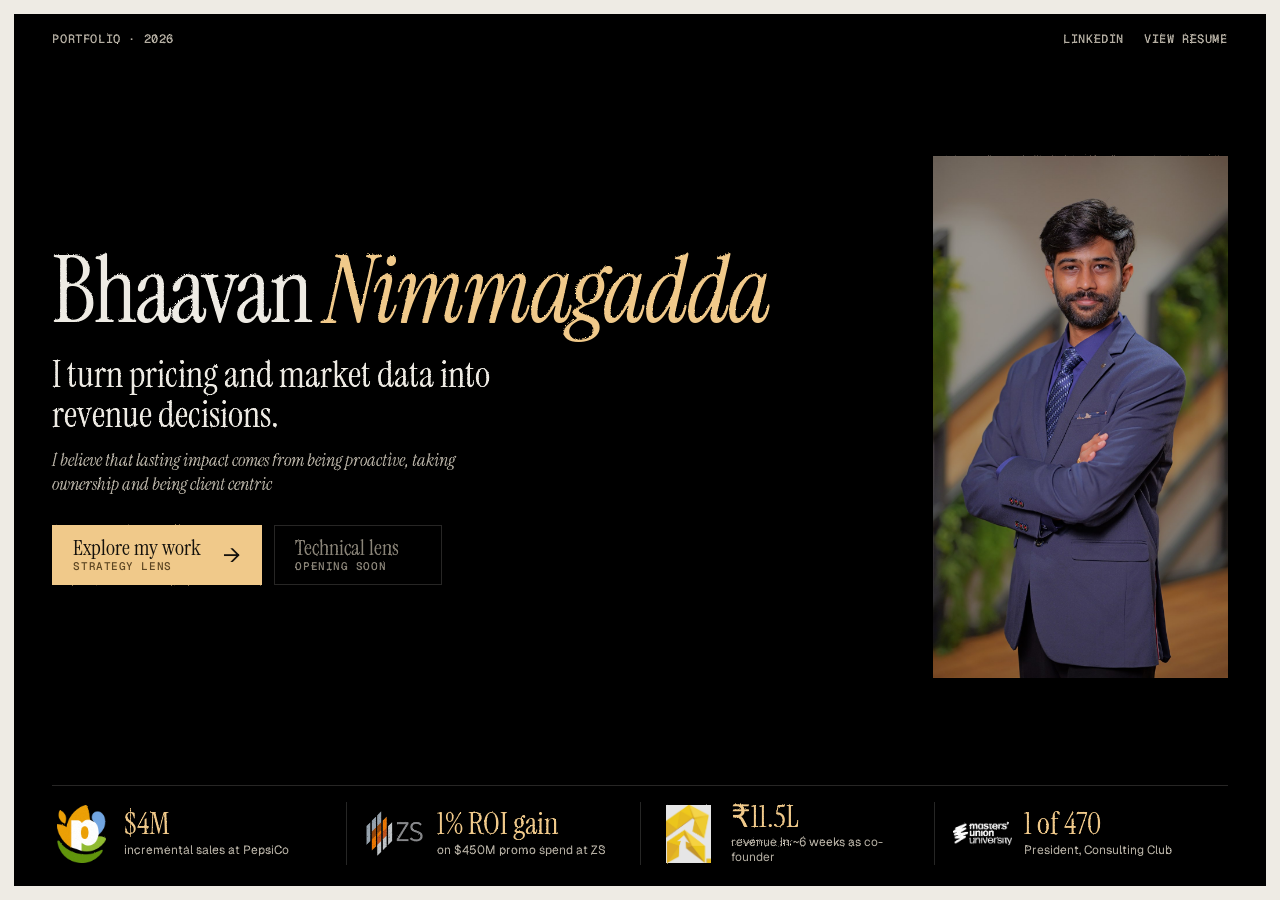
==== index.html @ 4f93f2fe "Rewrite and reposition PepsiCo map annotations Co-Authored-By: Claude Opus 5.5 <noreply@anthropic.co" ====
<!doctype html>
<html lang="en">
<head>
<meta charset="utf-8">
<meta name="viewport" content="width=device-width, initial-scale=1">
<title>Bhaavan Nimmagadda · Portfolio</title>
<meta name="description" content="Bhaavan Nimmagadda: strategy and analytics across ZS Associates, PepsiCo and a co-founded D2C brand.">
<script>document.documentElement.classList.add('js')</script>
<link rel="preconnect" href="https://fonts.googleapis.com">
<link rel="preconnect" href="https://fonts.gstatic.com" crossorigin>
<link href="https://fonts.googleapis.com/css2?family=Geist:wght@400;500&family=Geist+Mono:wght@500&family=Instrument+Serif:ital@0;1&display=swap" rel="stylesheet">
<link rel="stylesheet" href="styles.css">
</head>
<body>
<div id="stage"></div>
<canvas id="sand" aria-hidden="true"></canvas>
<div id="labels" aria-hidden="true"></div>

<section id="landing" aria-label="Choose a lens">
  <div class="l-top mono">
    <span>Portfolio · 2026</span>
    <span class="l-links">
      <a href="https://www.linkedin.com/in/bhaavan-nimmagadda/" target="_blank" rel="noopener">LinkedIn</a>
      <a href="assets/Resume_Bhaavan_Nimmagadda.pdf" target="_blank" rel="noopener">View resume</a>
    </span>
  </div>
  <div class="l-main">
    <div class="l-copy">
      <h1>Bhaavan <em>Nimmagadda</em></h1>
      <p class="l-lead">I turn pricing and market data into revenue decisions.</p>
      <p class="l-tag">I believe that lasting impact comes from being proactive, taking ownership and being client centric</p>
      <div class="lenses">
        <button class="lens" id="enter" type="button"><b>Explore my work</b><small>Strategy lens</small><span class="go" aria-hidden="true">→</span></button>
        <button class="lens" type="button" disabled><b>Technical lens</b><small>Opening soon</small></button>
      </div>
    </div>
    <figure class="l-photo"><img src="assets/me/headshot.jpg" alt="Portrait of Bhaavan Nimmagadda in a navy suit" width="1200" height="1800"></figure>
  </div>
  <ul class="proof" aria-label="Selected results">
    <li><img src="assets/logos/original/pepsico.png" alt="PepsiCo"><div><b>$4M</b><span>incremental sales at PepsiCo</span></div></li>
    <li><img src="assets/logos/original/zs.png" alt="ZS Associates"><div><b>1% ROI gain</b><span>on $450M promo spend at ZS</span></div></li>
    <li><img src="assets/logos/worked-with/recovery-company.png" alt="The Recovery Company"><div><b>₹11.5L</b><span>revenue in ~6 weeks as co-founder</span></div></li>
    <li><img src="assets/logos/original/mu.png" alt="Masters' Union"><div><b>1 of 470</b><span>President, Consulting Club</span></div></li>
  </ul>
</section>

<main id="story" aria-label="Strategy lens">
  <div class="bar mono">
    <button id="home" type="button">← Change lens</button>
    <a href="assets/Resume_Bhaavan_Nimmagadda.pdf" target="_blank" rel="noopener">View resume</a>
  </div>
  <nav id="rail" aria-label="Chapters"></nav>
  <div class="pager mono">
    <button id="prev" type="button" aria-label="Previous page">↑</button>
    <button id="next" type="button" aria-label="Next page">↓</button>
    <span id="count" aria-live="polite"></span>
  </div>

  <section class="page page-tower" data-form="tower" data-title="The build">
    <div class="tower-head">
      <p class="kick mono">Strategy lens <span>The build</span></p>
      <h2 class="sr">A career built like a skyscraper, on a strong foundation</h2>
    </div>
    <div class="tower">
      <div class="note note-l note-foot" data-at="2.4" style="--y:1.4;--hw:1.6"><div class="note-t"><img src="assets/logos/nit.png" alt="NIT Rourkela"><span><b>NIT Rourkela</b><small>B. Planning &amp; Architecture · 2015 – 2020</small></span></div><i></i></div>
      <div class="note note-r note-foot" data-at="10" style="--y:2.55;--hw:1.9"><i></i><div class="note-t"><img class="wide" src="assets/logos/mu.png" alt="Masters’ Union"><span><b>Masters’ Union</b><small>PGP, Technology &amp; Business Management · 2026 – now</small></span></div></div>
      <div class="note note-l" data-at="5.2" style="--y:3.688;--hw:.76"><div class="note-t"><img class="zs" src="assets/logos/zs.png" alt="ZS Associates"><span><b>ZS Associates</b><small>Nov 2020 – May 2024</small></span></div><i></i></div>
      <div class="note note-l note-lift" data-at="7.3" style="--y:4.1;--hw:.58"><div class="note-t"><img src="assets/logos/pepsico.png" alt="PepsiCo"><span><b>PepsiCo</b><small>Jun 2024 – May 2026</small></span></div><i></i></div>
      <div class="note note-r" data-at="8.4" style="--y:4.238;--hw:.6"><i></i><div class="note-t"><img class="wide" src="assets/logos/mu.png" alt="Masters’ Union"><span><b>Masters’ Union</b><small>2026 – now</small></span></div></div>
    </div>
  </section>

  <section class="page page-timeline" data-form="timeline" data-title="The journey">
    <div class="tl-track"><div class="tl-stage">
      <h2 class="sr">Career timeline</h2>
      <svg class="tl-fallback" viewBox="0 0 1 1" preserveAspectRatio="none" aria-hidden="true"><line vector-effect="non-scaling-stroke"/></svg>
      <ol class="stops">
        <li class="stop stop-nit"><i class="stop-dot"></i><div class="stop-body"><img src="assets/logos/original/nit.png" alt="NIT Rourkela"><h3>B.Architecture</h3><p class="mono">2015 – 2020</p><ul><li><b>President</b>, Student Activity Center (1 of 900). Organized Innovision-2016 with a footfall of 1,300</li></ul></div></li>
        <li class="stop stop-zs"><i class="stop-dot"></i><div class="stop-body"><img src="assets/logos/original/zs.png" alt="ZS Associates"><h3>Associate Consultant</h3><p class="mono">Nov’20 – May’24</p><ul><li><b>Selected to represent the India team</b> in Chicago at client’s office (1 of 35+ associate consultants)</li></ul></div></li>
        <li class="stop stop-pepsico"><i class="stop-dot"></i><div class="stop-body"><img src="assets/logos/original/pepsico.png" alt="PepsiCo"><h3>Associate Manager</h3><p class="mono">Jun’24 – May’26</p><ul><li><b>“Acting as Owner” Smiles Award</b> for excellent stakeholder engagement and project initiatives</li></ul></div></li>
        <li class="stop stop-mu"><i class="stop-dot"></i><div class="stop-body"><img src="assets/logos/original/mu.png" alt="Masters’ Union University"><h3>PGP TBM</h3><p class="mono">Jun’26 – May’27</p><ul><li><b>Start-Up Weekend</b> winner</li><li><b>President</b>, Consulting Club (1 of 470)</li><li><b>Drop-Shipping Challenge</b> winner, held across the cohort to ideate, launch and scale a D2C business</li></ul></div></li>
      </ol>
    </div></div>
  </section>

  <section class="page page-usa" data-form="usa0" data-title="PepsiCo pricing">
    <div class="usa-track"><div class="usa-stage" data-step="0">
      <h2 class="sr">How I priced PepsiCo beverages against competitors across the United States</h2>
      <div class="usa-intro" aria-hidden="true"><p><b><i class="beat b1">Associate Manager</i><i class="beat b2">, Revenue Growth Management</i><i class="beat b3">, <span class="co">PepsiCo</span></i></b><span class="mono beat b4">June 2024 to May 2026</span></p></div>
      <p class="usa-role"><b>Associate Manager, Revenue Growth Management, <span class="co">PepsiCo</span></b><span class="mono">June 2024 to May 2026</span></p>
      <div class="usa-map"><svg role="img" aria-label="Map of the United States with beverage brand logos in each city" preserveAspectRatio="xMidYMid meet"></svg><p class="usa-ann usa-ann-2"><span>The fight is not at a city level or a state level, but at account(store) level.</span> <span>Every product fights for the purchase from consumer.</span></p><p class="usa-ann usa-ann-3">We consider only relevant products in an account as our competition.</p><span class="usa-note mono">Illustrative map</span></div>
      <div class="usa-key" aria-hidden="true"><img src="assets/logos/original/pepsico.png" alt=""><img src="assets/logos/original/coca-cola.png" alt=""><img src="assets/logos/original/dr-pepper.png" alt=""><img src="assets/logos/original/celsius.png" alt=""><img src="assets/logos/original/private-label.png" alt=""></div>
      <div class="usa-copy"><p>Pepsi is at constant war with its competitors in the North America soft drink market. I helped them defend their share and increase sales by $4 million by picking up the right competitor and optimizing our promo tactics in each account.</p><p>Competition Selection: An accurate set of competitor(s) will give us dependable insights about which variable is impacting our sales the most (competitors? or other factors?). So, instead of competing with every product in a given account, I updated the competition pool by prioritizing the closest possible competitor(s).</p><p>By indexing their prices, portion size, volume sales and other important attributes, only 1 to 3 top competitors in each account are selected for each PepsiCo beverage.</p><p>I created a relative competitive price elasticity variable to pinpoint the effect of price changes of own and competitor products on the sales of our products. This helps us price PepsiCo beverages, minimize the impact of competitor price changes on our sales and achieve the set objectives.</p><p>Then, leveraging the historical weekly and promo-tactic wise sales data, we map which promo-tactic to deploy for each beverage in each week. Coupling this promo optimization calendar with price elasticity insights, we price and promote our products and minimize cannibalization of our products.</p></div>
    </div></div>
  </section>

  <section class="page" data-form="heaps" data-title="The short version">
    <div class="panel">
      <p class="kick mono r">Strategy lens <span>The short version</span></p>
      <h2 class="r">Six years, three firms. <em>I built one of them myself.</em></h2>
      <p class="lede r">Consulting at ZS, commercial strategy at PepsiCo, then a D2C brand from zero. I bring structure to ambiguous problems and tie the work to a number that moved.</p>
      <div class="nums r">
        <div><b>$4M</b><span>incremental sales, PepsiCo</span></div>
        <div><b>₹2.23M</b><span>sales year to date, RecoveryCo</span></div>
        <div><b>$450M</b><span>promo spend, ROI lifted 1%, ZS</span></div>
        <div><b>2,000+</b><span>annual hours automated, ZS</span></div>
      </div>
    </div>
  </section>

  <section class="page" data-form="shift" data-title="ZS Associates">
    <div class="panel">
      <p class="kick mono r">Nov ’20 – May ’24 <span>Cost</span></p>
      <h2 class="r">At ZS, I moved <em>13%</em> of a $450M promo budget to where it paid back.</h2>
      <p class="lede r">Associate Consultant, Decision Analytics, Pune. I also took manual reporting off six teams.</p>
      <div class="nums r">
        <div><b>+1%</b><span>promo ROI on $450M spend</span></div>
        <div><b>$135K</b><span>saved a year by one dashboard</span></div>
        <div><b>2,000+</b><span>annual hours automated</span></div>
        <div><b>−2%</b><span>patient drop-off from the drug</span></div>
      </div>
      <button class="cue r" type="button" data-case="case-zs">Open the case →</button>
    </div>
  </section>

  <section class="page" data-form="surface" data-title="PepsiCo">
    <div class="panel">
      <p class="kick mono r">Jun ’24 – May ’26 <span>Growth</span></p>
      <h2 class="r">At PepsiCo, pricing across <em>180 SKUs</em> added $4M in sales.</h2>
      <p class="lede r">Associate Manager, Revenue Growth Management, Hyderabad. I used regression to show which prices and promotion weeks paid back in the US.</p>
      <div class="nums r">
        <div><b>$4M</b><span>incremental sales</span></div>
        <div><b>+36%</b><span>benchmarking accuracy</span></div>
        <div><b>+20%</b><span>sales-attribution accuracy</span></div>
        <div><b>+5%</b><span>promo ROI</span></div>
      </div>
      <button class="cue r" type="button" data-case="case-pepsico">Open the case →</button>
    </div>
  </section>

  <section class="page" data-form="rto" data-title="The Recovery Company">
    <div class="panel">
      <p class="kick mono r">Jul ’26 – Present <span>Market entry</span></p>
      <h2 class="r">Then I built one: <em>The Recovery Company.</em></h2>
      <p class="lede r">A D2C recovery and wellness brand on Shopify. I co-founded it and manage the P&amp;L end to end. Returns fell to 20%, against a ~30% industry average.</p>
      <div class="nums r">
        <div><b>₹2.23M</b><span>sales year to date, 1,496 orders</span></div>
        <div><b>₹11.5L</b><span>in the first ~6 weeks</span></div>
        <div><b>8x</b><span>lifetime ROAS, against a 5x average</span></div>
        <div><b>~25%</b><span>lost checkout revenue recovered</span></div>
      </div>
      <div class="acts r">
        <button class="cue" type="button" data-case="case-recovery">Open the case →</button>
        <a class="cue" href="https://recoverycompany.in" target="_blank" rel="noopener">Visit the store ↗</a>
      </div>
    </div>
  </section>

  <section class="page" data-form="hub" data-title="Shiprocket study">
    <div class="panel">
      <p class="kick mono r">Independent research <span>Strategy</span></p>
      <h2 class="r">A five-year strategy for an <em>e-commerce operating system.</em></h2>
      <p class="lede r">A five-step study of Shiprocket: value chain, competitive landscape, market economics, the AI-assistant race, and a plan for 2026–30.</p>
      <div class="nums r">
        <div><b>5</b><span>research steps</span></div>
        <div><b>2026–30</b><span>strategy outlook</span></div>
      </div>
      <button class="cue r" type="button" data-case="case-shiprocket">Read the deck →</button>
    </div>
  </section>

  <section class="page" data-form="decks" data-title="AI-built systems">
    <div class="panel">
      <p class="kick mono r">Alongside the MBA <span>Operations</span></p>
      <h2 class="r">Four working systems that <em>replace manual work.</em></h2>
      <p class="lede r">One agent writes a finished PowerPoint for each of 40 geographies. The others run a 3D retail prototype, a store’s order operations and a job search.</p>
      <div class="nums r">
        <div><b>4</b><span>AI-assisted systems shipped</span></div>
        <div><b>40</b><span>geographies, one deck each</span></div>
      </div>
      <button class="cue r" type="button" data-case="case-systems">See the systems →</button>
    </div>
  </section>

  <section class="page" data-form="one" data-title="Leadership">
    <div class="panel">
      <p class="kick mono r">Rooms I’ve helped run <span>Leadership</span></p>
      <h2 class="r">Elected President of the Consulting Club, <em>1 of 470.</em></h2>
      <p class="lede r">Picked to lead before that too, from the kabaddi mat to a ZS client site.</p>
      <ul class="list r">
        <li><span class="y">25%</span><span><b>Manoj Kohli merit scholarship</b>, 5% of the batch</span></li>
        <li><span class="y">Winner</span><span><b>Drop-Shipping Challenge</b>, Masters’ Union cohort</span></li>
        <li><span class="y">3x</span><span><b>National champion, Inter-NIT Kabaddi</b>; captain 2018–19</span></li>
        <li><span class="y">1 of 900</span><span><b>President, Student Activity Center</b>; Innovision-2016, footfall of 1,300</span></li>
        <li><span class="y">1 of 35+</span><span><b>Represented ZS India</b> at a client site in Chicago, 2024</span></li>
        <li><span class="y">2026</span><span><b>“Acting as Owner”</b> Smiles Award, PepsiCo</span></li>
      </ul>
    </div>
  </section>

  <section class="page" data-form="strata" data-title="Foundations">
    <div class="panel">
      <p class="kick mono r">Education <span>Foundations</span></p>
      <h2 class="r">Trained as an architect. <em>Now building businesses.</em></h2>
      <ul class="list r">
        <li><span class="y">2026 – now</span><span><b>PGP, Technology &amp; Business Management</b>, Masters’ Union, Gurugram</span></li>
        <li><span class="y">2015 – 20</span><span><b>B. Planning &amp; Architecture</b>, NIT Rourkela, 7.21/10. IIT-JEE AIR 2662</span></li>
        <li><span class="y">2013 – 15</span><span><b>Triveni Public School, Gudivada</b>. XII: 95.3%, X: 93%, Head Boy, 99th percentile in India, International Maths Olympiad</span></li>
        <li><span class="y">2020</span><span><b>BCG</b> Strategy Consulting Virtual Experience; <b>Yale</b> New Market Initiatives</span></li>
      </ul>
      <div class="chips r"><span>Pricing strategy</span><span>Revenue growth</span><span>Competitive intelligence</span><span>SQL</span><span>Python</span><span>Power BI</span><span>Tableau</span><span>Excel</span><span>VBA</span></div>
    </div>
  </section>

  <section class="page" data-form="crest" data-title="Next steps">
    <div class="panel">
      <p class="kick mono r">Next steps</p>
      <h2 class="r">Let’s talk about your next <em>strategy problem.</em></h2>
      <p class="lede r">Open to conversations on commercial strategy, collaborations on RecoveryCo, or comparing notes on AI-assisted systems. Email is the fastest way to reach me.</p>
      <div class="contact r">
        <a href="mailto:bhaavan.nimmagadda2027@mastersunion.org"><span>Email</span><b>bhaavan.nimmagadda2027@mastersunion.org</b></a>
        <a href="https://www.linkedin.com/in/bhaavan-nimmagadda/" target="_blank" rel="noopener"><span>LinkedIn</span><b>linkedin.com/in/bhaavan-nimmagadda</b></a>
        <a href="tel:+917381110837"><span>Phone</span><b>+91 73811 10837</b></a>
        <a href="assets/Resume_Bhaavan_Nimmagadda.pdf" target="_blank" rel="noopener"><span>Resume</span><b>View resume ↗</b></a>
      </div>
    </div>
  </section>
</main>

<aside id="drawer" aria-label="Case detail">
  <button id="drawer-scrim" type="button" tabindex="-1" aria-label="Close case"></button>
  <div class="drawer-sheet" role="dialog" aria-modal="true" aria-label="Case detail">
    <div class="drawer-head"><button id="drawer-close" type="button">Close ×</button></div>
    <div class="drawer-body">

      <article class="case" id="case-zs" hidden>
        <p class="mono">ZS Associates · Decision Analytics · Nov ’20 – May ’24</p>
        <h3>Moved 13% of a $450M promotional budget and cut manual reporting across six teams</h3>
        <p class="q">Where is promotional money under-performing, and how much analyst time goes into reports that should not be built by hand?</p>
        <h4>Approach</h4>
        <ol>
          <li>Ranked promotional spend by return and moved 13% from low-return to high-return channels.</li>
          <li>Restructured Salesforce user touchpoints across therapies to reduce patient drop-off.</li>
          <li>Replaced 9 manual reports with one central Power BI dashboard, and automated 60+ reports with Power BI and VBA.</li>
          <li>Led user acceptance testing for data encryption across 40+ datasets.</li>
          <li>Promoted to Associate Consultant for client satisfaction; led a team of 6 on marketing mix projects.</li>
        </ol>
        <h4>Impact</h4>
        <div class="facts">
          <div><b>+1%</b><span>promo ROI on $450M</span></div><div><b>$135K</b><span>saved annually</span></div><div><b>2,000+</b><span>annual hours saved</span></div>
          <div><b>−2%</b><span>patient drop-off</span></div><div><b>Error-free</b><span>encryption deployment</span></div><div><b>1 of 35+</b><span>sent to a Chicago client site</span></div>
        </div>
      </article>

      <article class="case" id="case-pepsico" hidden>
        <p class="mono">PepsiCo · Revenue Growth Management · Jun ’24 – May ’26</p>
        <h3>Regression-led pricing and promotion calls delivered $4M in incremental sales</h3>
        <p class="q">Which price points and promotion weeks actually pay back, and how do we read competitors correctly?</p>
        <h4>Approach</h4>
        <ol>
          <li>Delivered price elasticity analysis of 180 SKUs across the USA, owning stakeholder engagement end to end.</li>
          <li>Validated competitor threat to sharpen benchmarking for key account managers.</li>
          <li>Grouped own and competitor prices into one variable to improve sales attribution.</li>
          <li>Identified profitable promotion weeks from historical sales and promo patterns.</li>
          <li>Led AI initiatives: a Python + AI tool that runs regression models, and a restructured pricing insight process for 40 KAMs.</li>
        </ol>
        <h4>Impact</h4>
        <div class="facts">
          <div><b>$4M</b><span>incremental sales</span></div><div><b>+36%</b><span>benchmarking accuracy</span></div><div><b>+20%</b><span>sales-attribution accuracy</span></div>
          <div><b>+5%</b><span>promo ROI</span></div><div><b>160 hrs</b><span>saved a year</span></div><div><b>Monthly</b><span>strategy for 40 KAMs, was quarterly</span></div>
        </div>
      </article>

      <article class="case" id="case-recovery" hidden>
        <p class="mono">The Recovery Company · Co-Founder · Jul ’26 – Present</p>
        <h3>From zero to ₹2.23M in sales year to date</h3>
        <p class="q">Can a new recovery brand pick the right products, buy demand profitably and keep returns in check?</p>
        <h4>Approach</h4>
        <ol>
          <li>Screened 20+ products on 10 parameters and prioritised 2 hero SKUs, with landed costs at 28% of retail. Now live with 8 sourced SKUs.</li>
          <li>Built a Meta Ads engine on Facebook and Instagram: 10 creatives on ~₹6,000 daily spend, plus abandoned-cart retargeting.</li>
          <li>Cut return-to-origin with prepaid incentives and order-confirmation checks.</li>
          <li>Partnered with dark stores to cut delivery in major cities from 5 days to 48 hours.</li>
        </ol>
        <h4>Impact</h4>
        <div class="facts">
          <div><b>₹2.23M</b><span>sales year to date, 1,496 orders (Shopify, Oct 2026)</span></div><div><b>₹11.5L</b><span>across 1,000+ orders in the first ~6 weeks</span></div><div><b>8x</b><span>lifetime ROAS, 60% above the 5x average</span></div>
          <div><b>~25%</b><span>lost checkout revenue recovered at 15x ROAS</span></div><div><b>20%</b><span>RTO, down from 40%</span></div><div><b>+4%</b><span>orders in major cities</span></div>
        </div>
        <h4>Exhibits</h4>
        <div class="shots">
          <button type="button" data-lb="assets/projects/recoveryco/meta-ads.jpg" data-cap="Meta Ads campaign view, 21 Aug – 20 Sep 2026"><img src="assets/projects/recoveryco/meta-ads.jpg" alt="Meta Ads Manager campaign table for RecoveryCo" loading="lazy"></button>
          <button type="button" data-lb="assets/projects/recoveryco/shopify.jpg" data-cap="Shopify store dashboard, year to date"><img src="assets/projects/recoveryco/shopify.jpg" alt="Shopify admin dashboard for RecoveryCo" loading="lazy"></button>
        </div>
      </article>

      <article class="case" id="case-shiprocket" hidden>
        <p class="mono">Shiprocket · Independent strategic research</p>
        <h3>A five-step study ending in a five-year strategy</h3>
        <p class="q">Where does Shiprocket go next as AI assistants and adtech reshape what small online sellers buy?</p>
        <h4>The deck</h4>
        <div class="shots">
          <button type="button" data-lb="assets/projects/shiprocket/shot-1.jpg" data-cap="01 Strategy"><img src="assets/projects/shiprocket/shot-1.jpg" alt="Shiprocket research slide 01, Strategy" loading="lazy"></button>
          <button type="button" data-lb="assets/projects/shiprocket/shot-2.jpg" data-cap="02 Analysis"><img src="assets/projects/shiprocket/shot-2.jpg" alt="Shiprocket research slide 02, Analysis" loading="lazy"></button>
          <button type="button" data-lb="assets/projects/shiprocket/shot-3.jpg" data-cap="03 The future"><img src="assets/projects/shiprocket/shot-3.jpg" alt="Shiprocket research slide 03, The Future" loading="lazy"></button>
          <button type="button" data-lb="assets/projects/shiprocket/shot-4.jpg" data-cap="04 The move"><img src="assets/projects/shiprocket/shot-4.jpg" alt="Shiprocket research slide 04, The move" loading="lazy"></button>
          <button type="button" data-lb="assets/projects/shiprocket/shot-5.jpg" data-cap="05 Numbers"><img src="assets/projects/shiprocket/shot-5.jpg" alt="Shiprocket research slide 05, Numbers" loading="lazy"></button>
        </div>
        <p class="note">Independent research for case preparation. Not commissioned by or affiliated with Shiprocket.</p>
      </article>

      <article class="case" id="case-systems" hidden>
        <p class="mono">AI-assisted systems</p>
        <h3>Four systems, each replacing a manual job</h3>
        <div class="sys">
          <h5>Insight Generation Agent</h5>
          <p>A Windows desktop agent for PepsiCo RGM. It runs the insight step for 40 geographies in parallel, builds one formatted PowerPoint per geography, shares them, and streams live progress to a browser dashboard.</p>
          <span class="tools">xlwings · win32com · Flask + SSE</span>
        </div>
        <div class="sys">
          <h5>Virtual Retail Shopping Mall</h5>
          <p>A first-person 3D mall that puts a conglomerate’s business lines in one place. Mission mode uses a live dark-store feed for quick shopping. Browse mode lets friends push a cart through the aisles together.</p>
          <span class="tools">React · Three.js · Spatial ads · Loyalty coins</span>
        </div>
        <div class="sys">
          <h5>RecoveryCo growth and ops stack</h5>
          <p>Structured Meta Ads scaling, plus a Make.com scenario that polls Shopify every 30 minutes and logs 8 order fields to Sheets. Bolna voice AI is being evaluated for confirmation calls at 50+ orders a day.</p>
          <span class="tools">Make.com · Shopify API · Meta Ads API</span>
        </div>
        <div class="sys">
          <h5>Resume Agent</h5>
          <p>Reads a job-lead CSV, generates a tailored PDF resume per role, emails it, and re-sends failed sends from its logs.</p>
          <span class="tools">Python · Gmail SMTP</span>
        </div>
        <h4>Exhibits</h4>
        <div class="shots">
          <button type="button" data-lb="assets/projects/insight-agent/cover.jpg" data-cap="Insight Generation Agent, actual dashboard"><img src="assets/projects/insight-agent/cover.jpg" alt="RGM PPT Generation Agent dashboard" loading="lazy"></button>
          <button type="button" data-lb="assets/projects/virtual-mall/shot-3.jpg" data-cap="Virtual Mall, cart through the aisles"><img src="assets/projects/virtual-mall/shot-3.jpg" alt="Virtual Retail Shopping Mall, cart in a 3D aisle" loading="lazy"></button>
          <button type="button" data-lb="assets/projects/virtual-mall/shot-2.jpg" data-cap="Virtual Mall, live dark-store feed"><img src="assets/projects/virtual-mall/shot-2.jpg" alt="Virtual Retail Shopping Mall, live dark-store feed" loading="lazy"></button>
        </div>
      </article>

    </div>
  </div>
</aside>

<dialog id="viewer" aria-label="Enlarged image">
  <img id="viewer-img" alt="">
  <div class="v-foot"><span id="viewer-cap"></span><button id="viewer-close" type="button">Close</button></div>
</dialog>

<noscript><style>html,body{overflow:auto;height:auto}#landing,#story{position:static;opacity:1;visibility:visible;background:#000}#landing{background:var(--cream)}.page{position:static;opacity:1;visibility:visible}.r{opacity:1}#stage,#sand,#labels,.pager,#rail{display:none}</style></noscript>
<script src="sand.js"></script>
<script src="story.js"></script>
</body>
</html>
---- styles.css ----
:root{
  --cream:#EEEBE4; --cream-2:#E2DDD2; --ink:#14110C; --ink-2:#5B5447; --black:#000;
  --amber:#D98A33; --amber-deep:#A85F18; --gold:#F0C98A; --steel:#7FA6B8;
  --text:#EEEBE4; --text-2:#B5AFA3; --text-3:#8A8478; --line:rgba(238,235,228,.16);
  --frame:clamp(8px,1.1vw,16px);
  --serif:"Instrument Serif",Georgia,"Times New Roman",serif;
  --sans:"Geist",system-ui,-apple-system,"Segoe UI",sans-serif;
  --mono:"Geist Mono",ui-monospace,Consolas,monospace;
}
*{box-sizing:border-box}
html,body{margin:0;height:100%;background:var(--cream);color:var(--ink);font:400 16px/1.55 var(--sans);-webkit-font-smoothing:antialiased}
.js body{overflow:hidden}
img{display:block;max-width:100%}
a{color:inherit}
button{font:inherit;color:inherit;background:none;border:0;padding:0;cursor:pointer}
:focus-visible{outline:2px solid var(--amber);outline-offset:3px}
.mono{font:500 12px/1.3 var(--mono);letter-spacing:.05em;text-transform:uppercase}

/* Stage */
#stage,#sand,#labels{position:fixed;inset:var(--frame)}
#stage{background:var(--black);z-index:1}
#sand{width:calc(100% - 2*var(--frame));height:calc(100% - 2*var(--frame));z-index:2;pointer-events:none}
#labels{z-index:3;pointer-events:none;overflow:hidden;opacity:0;transition:opacity .4s}
.is-story #labels{opacity:1}
#labels span{position:absolute;left:0;top:0;padding-bottom:7px;font:500 11px/1 var(--mono);letter-spacing:.04em;color:var(--gold);white-space:nowrap;opacity:0;transition:opacity .7s;text-shadow:0 0 8px #000,0 0 3px #000}
#labels span.on{opacity:1}

/* Landing */
#landing{position:fixed;inset:0;z-index:4;display:grid;grid-template-rows:auto minmax(0,1fr) auto;padding:calc(var(--frame) + 18px) calc(var(--frame) + clamp(16px,3vw,44px)) calc(var(--frame) + clamp(12px,1.6vw,22px));color:var(--text);transition:opacity .45s,visibility .45s}
.is-story #landing{opacity:0;visibility:hidden}
.l-top{display:flex;justify-content:space-between;gap:16px;color:var(--text-2)}
.l-top a{text-decoration:none}.l-top a:hover{color:var(--gold)}
.l-links{display:flex;gap:20px}
.l-main{display:grid;grid-template-columns:minmax(0,1fr) clamp(200px,23vw,340px);gap:clamp(28px,5vw,80px);align-items:center;min-height:0;padding:clamp(10px,2vh,22px) 0}
.l-main h1{font:400 clamp(52px,min(7.2vw,13vh),118px)/.92 var(--serif);letter-spacing:-.025em;margin:0 0 clamp(12px,2.4vh,24px)}
.l-main h1 em{font-style:italic;color:var(--gold)}
.l-lead{font:400 clamp(26px,min(2.9vw,5vh),46px)/1.08 var(--serif);color:var(--text);max-width:27ch;margin:0 0 clamp(8px,1.6vh,16px)}
.l-tag{font:italic 400 clamp(17px,min(1.4vw,2.6vh),22px)/1.3 var(--serif);color:var(--text-2);max-width:56ch;margin:0 0 clamp(16px,3.2vh,32px)}
.l-photo{margin:0;height:min(100%,58vh);min-height:0;background:#111}
.l-photo img{width:100%;height:100%;object-fit:cover;object-position:50% 16%}
.lenses{display:flex;flex-wrap:wrap;gap:12px}
.lens{display:grid;grid-template-columns:auto auto;gap:1px 22px;align-items:center;text-align:left;padding:10px 20px;min-height:58px;border:1px solid var(--line);transition:background .25s,color .25s,border-color .25s}
.lens b{font:400 clamp(21px,1.75vw,27px)/1.05 var(--serif)}
.lens small{grid-column:1;font:500 11px/1.2 var(--mono);letter-spacing:.05em;text-transform:uppercase}
.lens .go{grid-row:1/3;grid-column:2;font-size:22px;line-height:1}
#enter{background:var(--gold);border-color:var(--gold);color:var(--ink)}
#enter small{color:#5B4522}
#enter:hover{background:var(--cream);border-color:var(--cream)}
.lens[disabled]{cursor:not-allowed;color:var(--text-3)}
.proof{list-style:none;margin:0;padding:clamp(10px,1.7vh,18px) 0 0;display:grid;grid-template-columns:repeat(4,minmax(0,1fr));border-top:1px solid var(--line)}
.proof li{display:grid;grid-template-columns:clamp(46px,4.6vw,68px) minmax(0,1fr);gap:clamp(10px,1vw,16px);align-items:center;padding:0 clamp(10px,1.4vw,20px);border-left:1px solid var(--line)}
.proof li:first-child{padding-left:0;border-left:0}
.proof img{width:100%;height:clamp(40px,6.6vh,58px);object-fit:contain}
.proof b{display:block;font:400 clamp(25px,min(2.4vw,4.6vh),37px)/1 var(--serif);color:var(--gold)}
.proof span{display:block;margin-top:3px;font-size:clamp(12px,.92vw,14px);line-height:1.25;color:var(--text-2)}

/* Story chrome */
#story{position:fixed;inset:var(--frame);z-index:5;color:var(--text);opacity:0;visibility:hidden;transition:opacity .4s .55s,visibility 0s 1s}
.is-story #story{opacity:1;visibility:visible;transition:opacity .5s .7s,visibility 0s}
.bar{position:absolute;z-index:3;left:0;right:0;top:0;display:flex;align-items:center;justify-content:space-between;gap:12px;padding:16px clamp(16px,2.6vw,36px)}
.bar button,.bar a{text-decoration:none;color:var(--text-2)}.bar button:hover,.bar a:hover{color:var(--gold)}
.pager{position:absolute;z-index:3;left:clamp(16px,2.6vw,36px);bottom:16px;display:flex;align-items:center;gap:12px;color:var(--text-2)}
.pager button{width:38px;height:38px;border:1px solid var(--line);display:grid;place-items:center;font:500 15px var(--mono);background:rgba(0,0,0,.5)}
.pager button:hover:not(:disabled){border-color:var(--gold);color:var(--gold)}
.pager button:disabled{opacity:.3;cursor:default}
#rail{position:absolute;z-index:3;right:clamp(10px,1.4vw,20px);top:50%;transform:translateY(-50%);display:flex;flex-direction:column}
#rail button{position:relative;display:flex;align-items:center;justify-content:flex-end;gap:10px;height:28px;width:30px;color:var(--text-2)}
#rail i{display:block;width:12px;height:1px;background:var(--text-3);transition:width .3s,background .3s}
#rail span{position:absolute;right:30px;white-space:nowrap;font:500 11px var(--mono);opacity:0;transition:opacity .2s;background:#000;padding:3px 6px;pointer-events:none}
#rail button:hover span,#rail button:focus-visible span{opacity:1}
#rail button:hover i{width:18px;background:var(--text)}
#rail button.on i{width:26px;background:var(--amber)}

/* Pages */
.page{position:absolute;inset:0;overflow-y:auto;scrollbar-width:none;padding:clamp(66px,9vh,92px) clamp(16px,2.6vw,36px) 76px;opacity:0;visibility:hidden;transition:opacity .4s,visibility 0s .4s;display:flex;align-items:center;pointer-events:none}
.page::-webkit-scrollbar{display:none}
.page.on{opacity:1;visibility:visible;transition:opacity .2s;pointer-events:auto}
.panel{width:min(44vw,610px);margin:auto 0}
.r{opacity:0}
.page.on .r{animation:settle .95s cubic-bezier(.2,.75,.2,1) both;animation-delay:calc(.42s + var(--i,0)*.07s)}
@keyframes settle{from{opacity:0;transform:translateY(-22px);filter:blur(7px)}to{opacity:1;transform:none;filter:none}}
.kick{display:flex;gap:10px;color:var(--amber);margin:0 0 14px}.kick span{color:var(--text-3)}
.page h2{font:400 clamp(38px,4.5vw,70px)/.98 var(--serif);letter-spacing:-.018em;margin:0 0 16px}
.page h2 em{color:var(--gold)}
.lede{font-size:clamp(16px,1.25vw,18px);color:var(--text-2);max-width:50ch;margin:0 0 22px}
.nums{display:grid;grid-template-columns:repeat(2,minmax(0,1fr));border-top:1px solid var(--line);margin:0 0 20px}
.nums div{padding:12px 16px 12px 0;border-bottom:1px solid var(--line)}
.nums b{display:block;font:400 clamp(28px,2.7vw,42px)/1.05 var(--serif);color:var(--gold)}
.nums span{display:block;font-size:13.5px;line-height:1.35;color:var(--text-2);margin-top:3px}
.cue{display:inline-flex;align-items:center;gap:10px;padding:11px 15px;border:1px solid var(--gold);color:var(--gold);font:500 12px var(--mono);letter-spacing:.05em;text-transform:uppercase;text-decoration:none;background:rgba(0,0,0,.55);transition:background .25s,color .25s}
.cue:hover{background:var(--gold);color:#000}
.acts{display:flex;flex-wrap:wrap;gap:10px}
.list{list-style:none;margin:0 0 20px;padding:0;border-top:1px solid var(--line)}
.list li{display:grid;grid-template-columns:96px 1fr;gap:12px;padding:9px 0;border-bottom:1px solid var(--line);font-size:14px;color:var(--text-2)}
.list b{font-weight:500;color:var(--text)}
.list .y{font:500 11px/1.8 var(--mono);color:var(--amber)}
.chips{display:flex;flex-wrap:wrap;gap:6px}
.chips span{font:500 11px var(--mono);padding:4px 7px;border:1px solid var(--line);color:var(--text-2)}
.contact{display:grid;gap:0;border-top:1px solid var(--line);margin-bottom:0}
.contact a{display:grid;grid-template-columns:96px 1fr;gap:12px;padding:12px 0;border-bottom:1px solid var(--line);text-decoration:none;overflow-wrap:anywhere}
.contact a span{font:500 11px/1.9 var(--mono);text-transform:uppercase;color:var(--amber)}
.contact a:hover b{color:var(--gold)}.contact b{font-weight:500}

/* Landing items forming from sand */
.land-waits .l-top,.land-waits .l-copy>*,.land-waits .l-photo,.land-waits .proof{opacity:0}
.land-rains .l-top{animation:land-in 1s ease 2.1s both}
.land-rains .l-photo{animation:land-in 1.2s ease 2.2s both}
.land-rains .l-main h1{animation:land-in 1.2s ease 2.3s both}
.land-rains .l-lead{animation:land-in 1s ease 2.4s both}
.land-rains .l-tag{animation:land-in 1s ease 2.5s both}
.land-rains .lenses{animation:land-in 1s ease 2.6s both}
.land-rains .proof{animation:land-in 1s ease 2.7s both}
@keyframes land-in{from{opacity:0}to{opacity:1}}

/* Tower build: heights use the same units as the tower form in sand.js */
.sr{position:absolute!important;width:1px;height:1px;margin:-1px;overflow:hidden;clip-path:inset(50%);white-space:nowrap}
.page.page-tower{display:block;padding:0;overflow:hidden}
.tower-head{position:absolute;z-index:2;left:clamp(16px,2.6vw,36px);top:clamp(58px,8vh,78px);width:min(40%,380px)}
.tower-head .kick{margin-bottom:8px}
.tower{position:absolute;inset:0;container-type:size;--u:10cqh;--o:0px;pointer-events:none}
.tower [data-at]{opacity:0;transition:opacity .6s}
.tower [data-at].on{opacity:1}
.note{position:absolute;top:calc(100% - var(--y)*var(--u) - var(--o))}
.note-lift .note-t{transform:translateY(-16px)}
.note-foot .note-t{flex-direction:column;align-items:flex-start;gap:5px}
.note{display:flex;align-items:center;gap:8px;transform:translateY(-50%)}
.note-l{left:clamp(16px,2.6vw,36px);right:calc(50% + var(--hw)*var(--u))}
.note-r{left:calc(50% + var(--hw)*var(--u));right:clamp(40px,4.4vw,62px)}
.note i{flex:1 1 18px;min-width:14px;height:1px;background:var(--gold);opacity:.75}
.note-t{flex:0 1 auto;min-width:0;display:flex;align-items:center;gap:8px;max-width:270px}
.note-t img{flex:none;height:32px;width:32px;object-fit:contain}
.note-t img.zs{width:42px}.note-t img.wide{width:62px;height:24px}
.note-t b{display:block;font:400 clamp(15px,1.3vw,20px)/1.08 var(--serif);color:var(--text)}
.note-t small{display:block;margin-top:2px;font:500 clamp(8.5px,.72vw,10.5px)/1.25 var(--mono);color:var(--text-2)}
.no-sand .tower [data-at]{opacity:1}
@media (max-width:620px){.tower-head{width:56%}.note{gap:4px}.note-r{right:6px}.note-l{left:6px}.note i{flex-basis:8px;min-width:6px}.note-t{gap:4px}.note-t img{height:22px;width:22px}.note-t img.zs{width:28px}.note-t img.wide{width:40px;height:16px}.note-t b{font-size:13px}.note-t small{font-size:7.5px}}

/* Case drawer */
#drawer{position:fixed;inset:0;z-index:8;visibility:hidden;transition:visibility 0s .5s}
#drawer.open{visibility:visible;transition:none}
#drawer-scrim{position:absolute;inset:0;width:100%;background:rgba(0,0,0,.55);opacity:0;transition:opacity .4s;cursor:default}
#drawer.open #drawer-scrim{opacity:1}
.drawer-sheet{position:absolute;top:var(--frame);right:var(--frame);bottom:var(--frame);width:min(760px,calc(100% - 2*var(--frame)));background:var(--cream);color:var(--ink);transform:translateY(-102%);transition:transform .62s cubic-bezier(.7,0,.2,1);display:flex;flex-direction:column}
#drawer.open .drawer-sheet{transform:none}
.drawer-head{display:flex;justify-content:flex-end;padding:12px 18px;border-bottom:1px solid rgba(20,17,12,.2)}
#drawer-close{font:500 12px var(--mono);text-transform:uppercase;letter-spacing:.05em;padding:6px 8px}
#drawer-close:hover{color:var(--amber-deep)}
.drawer-body{overflow-y:auto;padding:clamp(20px,3vw,40px)}
.case .mono{color:var(--amber-deep);margin:0 0 10px}
.case h3{font:400 clamp(30px,3.3vw,46px)/1.03 var(--serif);letter-spacing:-.012em;margin:0 0 16px}
.case .q{border-left:2px solid var(--amber-deep);padding:2px 0 2px 14px;color:var(--ink-2);margin:0 0 22px}
.case h4{font:500 11px var(--mono);letter-spacing:.07em;text-transform:uppercase;color:var(--ink-2);margin:24px 0 8px;padding-bottom:7px;border-bottom:1px solid rgba(20,17,12,.2)}
.case ol,.case ul{margin:0;padding-left:20px}.case li{margin-bottom:7px}
.facts{display:grid;grid-template-columns:repeat(3,minmax(0,1fr));gap:14px 18px}
.facts b{display:block;font:400 28px/1.05 var(--serif);color:var(--amber-deep)}
.facts span{font-size:13px;line-height:1.35;display:block;color:var(--ink-2);margin-top:3px}
.shots{display:grid;grid-template-columns:repeat(auto-fit,minmax(190px,1fr));gap:10px}
.shots button{display:block;width:100%;cursor:zoom-in;border:1px solid rgba(20,17,12,.2)}
.shots img{width:100%;aspect-ratio:16/10;object-fit:cover;object-position:top}
.note{font-size:13px;color:var(--ink-2);margin:18px 0 0}
.sys{padding:14px 0;border-top:1px solid rgba(20,17,12,.2)}
.sys h5{font:400 24px/1.1 var(--serif);margin:0 0 5px}.sys p{margin:0 0 6px;color:var(--ink-2);font-size:15px}
.sys .tools{font:500 11px var(--mono);color:var(--amber-deep)}

/* Viewer */
#viewer{border:0;padding:0;background:transparent;max-width:94vw;max-height:94vh;color:#fff}
#viewer::backdrop{background:rgba(0,0,0,.9)}
#viewer img{max-height:84vh;width:auto;margin:auto}
.v-foot{display:flex;justify-content:space-between;align-items:center;gap:12px;padding-top:8px;font-size:13px}
#viewer-close{background:var(--cream);color:var(--ink);padding:7px 11px;font:500 12px var(--mono)}

/* Fallback when WebGL is unavailable: the page still reads, on black */
.no-sand #sand,.no-sand #labels{display:none}

/* Scroll timeline */
.page.page-timeline{display:block;padding:0;overflow-y:auto}
.tl-track{position:relative;height:400%}
.tl-stage{position:sticky;top:0;height:25%;overflow:hidden}
.tl-fallback{display:none;position:absolute;inset:0;width:100%;height:100%}
.tl-fallback line{stroke:var(--amber);stroke-width:1.5}
.no-sand .tl-fallback{display:block}
.stops{list-style:none;margin:0;padding:0;position:absolute;inset:0}
.stop{position:absolute;left:var(--x);top:var(--y);width:min(22%,300px);transform:translateX(-50%)}
.stop-dot{position:absolute;left:50%;top:0;width:13px;height:13px;margin:-6.5px 0 0 -6.5px;border-radius:50%;background:var(--amber);border:2px solid var(--gold);box-shadow:0 0 14px rgba(217,138,51,.55);opacity:0;transform:scale(.3);transition:opacity .45s,transform .45s}
.stop.on .stop-dot{opacity:1;transform:none;transition-delay:2.1s}
.stop-body{padding-top:22px;text-align:center;opacity:0;transition:opacity .4s}
.stop.on .stop-body{opacity:1;transition:opacity .7s 2.4s}
.stop-mu{width:min(25%,340px)}
.stop-body img{display:block;width:100%;object-fit:contain;margin:0 auto 10px}
/* Logos grow from the past on the left to the present on the right. */
.stop-nit .stop-body img{height:clamp(38px,5.6vh,54px)}
.stop-zs .stop-body img{height:clamp(54px,8.6vh,82px)}
.stop-pepsico .stop-body img{height:clamp(76px,12.5vh,118px)}
.stop-mu .stop-body img{height:clamp(84px,14.5vh,136px);margin-bottom:14px}
.stop-body h3{font:400 clamp(20px,1.75vw,27px)/1.05 var(--serif);color:var(--text);margin:0}
.stop-body p{font-size:11px;color:var(--gold);margin:5px 0 10px}
.stop-body ul{list-style:none;margin:0;padding:0;font:400 clamp(12px,.92vw,14px)/1.36 Geist,system-ui,sans-serif;color:var(--text-2)}
.stop-body li+li{margin-top:7px}
.stop-body b{font-weight:500;color:var(--text)}
@media (max-width:699px){
  .stop{width:auto;left:0;right:0;top:0;bottom:0;transform:none;pointer-events:none}
  .stop-dot{left:var(--x);top:var(--y)}
  .stop-body{position:absolute;left:18px;right:18px;top:37%;padding-top:0;visibility:hidden}
  .stop.now .stop-body{visibility:visible}
  .stop.on:not(.now) .stop-body{opacity:0;transition:none}
  .stop-nit .stop-body img{height:46px}.stop-zs .stop-body img{height:64px}.stop-pepsico .stop-body img{height:86px}.stop-mu .stop-body img{height:92px}
  .stop-body h3{font-size:27px}.stop-body ul{font-size:14.5px}
}
@media (prefers-reduced-motion:reduce){.stop-dot,.stop-body{transition:none!important}}
/* PepsiCo map chapter */
.page.page-usa{display:block;padding:0;overflow-y:auto}
.usa-track{position:relative;height:500%}
.usa-stage{position:sticky;top:0;height:20%;overflow:hidden}
.usa-role{position:absolute;z-index:1;top:clamp(62px,8.5vh,80px);left:calc(50% + 8px);right:clamp(46px,5vw,72px);margin:0;text-align:right}
.usa-role b{display:block;font:400 clamp(16px,1.4vw,22px)/1.1 var(--serif);color:var(--text)}
.usa-role>span{display:block;margin-top:4px;font-size:11px;color:var(--gold)}
.usa-intro{display:none;position:absolute;inset:0;z-index:3;align-items:center;justify-content:center;padding:0 clamp(20px,6vw,90px);background:var(--black);pointer-events:none}
.usa-stage.intro .usa-intro{display:flex}
.usa-intro p{width:fit-content;margin:0}
.usa-intro b{display:block;font:400 clamp(30px,2.9vw,48px)/1.08 var(--serif);color:var(--text)}
.usa-intro i{font-style:normal}
.usa-intro .mono{display:inline-block;margin-top:clamp(10px,1.4vh,16px);font-size:clamp(13px,1.45vw,20px);letter-spacing:.06em;text-transform:uppercase;color:var(--gold)}
.usa-intro .beat{opacity:0;animation:role-beat .42s ease forwards}
.usa-intro .b1{animation-delay:.3s}.usa-intro .b2{animation-delay:.95s}.usa-intro .b3{animation-delay:1.6s}.usa-intro .b4{animation-delay:2.25s}
@keyframes role-beat{to{opacity:1}}
.usa-stage.intro .usa-role{opacity:0}
.usa-stage.moving .usa-intro{background:transparent;transition:background .5s}
.usa-stage.moving .usa-intro p{transition:transform .9s cubic-bezier(.65,0,.2,1),opacity .3s ease .62s;opacity:0}
.usa-stage.moving .usa-intro .mono{transition:transform .9s cubic-bezier(.65,0,.2,1)}
.usa-stage.moving .usa-role{opacity:1;transition:opacity .3s ease .62s}
.usa-copy{position:absolute;z-index:1;left:clamp(16px,2.6vw,36px);right:calc(50% + 28px);top:clamp(96px,14vh,130px);bottom:66px;display:flex;flex-direction:column;justify-content:center;gap:clamp(12px,2vh,20px)}
.usa-copy p{margin:0;text-align:justify;font:400 clamp(16px,min(1.45vw,2.5vh),24px)/1.28 var(--serif);color:var(--text);opacity:0;transition:opacity .25s}
.usa-copy p.seen:not(.on){opacity:1}
.usa-stage.landed .usa-copy p.on{opacity:1;transition:opacity .7s}
.usa-map{position:absolute;left:calc(50% + 8px);right:clamp(46px,5vw,72px);top:clamp(118px,17vh,150px);bottom:112px}
.usa-map svg{display:block;width:100%;height:100%;overflow:visible}
.usa-nation,.usa-borders{fill:none;stroke:var(--gold);vector-effect:non-scaling-stroke;opacity:0;transition:opacity .15s}
.usa-nation{stroke-width:1}
.usa-borders{stroke-width:.7}
.usa-stage.landed .usa-nation{opacity:.42;transition:opacity .7s}
.usa-stage.landed:not([data-step="0"]):not([data-step="1"]) .usa-borders{opacity:.5;transition:opacity .7s}
.usa-g{opacity:0;transition:opacity .15s;pointer-events:none}
.usa-stage.landed[data-step="2"] .usa-s2,.usa-stage.landed[data-step="3"] .usa-s3,.usa-stage.landed[data-step="4"] .usa-s4{opacity:1;transition:opacity .7s}
.usa-stage.landed[data-step="0"] .usa-big.usa-s0,.usa-stage.landed[data-step="1"] .usa-big.usa-s1{opacity:.34;transition:opacity .7s}
.usa-lead{stroke:var(--gold);stroke-width:.6;opacity:.45;vector-effect:non-scaling-stroke}
.usa-code{font:500 9px var(--mono);fill:var(--text-2)}
.usa-note{position:absolute;right:0;bottom:-40px;font-size:9.5px;color:var(--text-3);opacity:0;transition:opacity .5s}
.usa-stage:not([data-step="0"]):not([data-step="1"]) .usa-note{opacity:1}
.usa-key{display:none}
.usa-map{container-type:size}
.usa-ann{position:absolute;left:0;right:0;top:calc(50% + min(28.3cqw,50cqh) + 36px);margin:0;text-align:center;font:italic 400 clamp(15px,min(1.2vw,2.1vh),20px)/1.3 var(--serif);color:var(--gold);opacity:0;transition:opacity .25s}
.usa-ann span{display:block}
.usa-stage.landed[data-step="2"] .usa-ann-2,.usa-stage.landed[data-step="3"] .usa-ann-3{opacity:1;transition:opacity .7s}
.no-sand .usa-stage[data-step="0"] .usa-big.usa-s0,.no-sand .usa-stage[data-step="1"] .usa-big.usa-s1{opacity:1!important}
@media (max-width:699px){
  .usa-role{top:62px;left:16px;right:16px;width:auto;text-align:left}
  .usa-role b{font-size:16px}.usa-role>span{font-size:10px}
  .usa-copy{display:block;left:16px;right:16px;top:132px;bottom:auto;height:176px}
  .usa-copy p{position:absolute;left:0;right:0;top:0;font-size:18px;line-height:1.26}
  .usa-copy p.seen:not(.on){opacity:0}
  .usa-map{left:24px;right:24px;top:320px;bottom:auto;height:calc((100vw - 64px)*.56)}
  .usa-key{display:flex;position:absolute;left:16px;right:16px;top:calc(328px + (100vw - 64px)*.56);align-items:center;justify-content:space-between;height:28px;opacity:0;transition:opacity .5s}
  .usa-key img{height:26px;width:18%;object-fit:contain}
  .usa-note{bottom:-52px}
  .usa-ann{left:0;right:0;top:calc(100% + 86px);font-size:16px}
  .usa-stage:not([data-step="0"]):not([data-step="1"]) .usa-key{opacity:1}
}
@media (prefers-reduced-motion:reduce){.usa-g,.usa-ann,.usa-copy p,.usa-borders,.usa-nation{transition:none!important}}
@media (max-width:860px){
  #landing{overflow-y:auto}
  .l-main{grid-template-columns:minmax(0,1fr) 94px;gap:12px 14px;align-items:start;align-content:center}
  .l-copy{display:contents}
  .l-main h1{grid-column:1;grid-row:1;align-self:center;margin:0;font-size:min(calc((100vw - 156px)/4.95),92px)}
  .l-main h1 em{display:block}
  .l-photo{grid-column:2;grid-row:1;height:124px}
  .l-lead,.l-tag,.lenses{grid-column:1/-1}
  .l-lead{font-size:clamp(25px,7vw,38px);margin:0}
  .l-tag{font-size:17px;margin:0}
  .lens{flex:1 1 100%;grid-template-columns:1fr auto;min-height:54px;padding:8px 14px}
  .lens[disabled]{min-height:44px;grid-template-columns:1fr auto}
  .lens[disabled] b{font-size:18px}.lens[disabled] small{grid-column:2;grid-row:1}
  .proof{grid-template-columns:repeat(2,minmax(0,1fr));gap:10px 0}
  .proof li{grid-template-columns:36px minmax(0,1fr);gap:8px;padding:0 0 0 10px}
  .proof li:nth-child(odd){padding-left:0;padding-right:8px;border-left:0}
  .proof img{height:34px}
  .proof b{font-size:21px}.proof span{font-size:11.5px}
  #rail{display:none}
  .page{align-items:flex-start;padding:calc(36dvh + 8px) 16px 72px}
  .page.page-tower,.page.page-timeline,.page.page-usa{padding:0}
  .panel{width:100%;margin:0;background:linear-gradient(to bottom,rgba(0,0,0,0),rgba(0,0,0,.78) 34px);padding-top:18px}
  .page h2{font-size:clamp(35px,10vw,52px)}
  .pager{left:auto;right:12px;bottom:12px}
  .nums b{font-size:27px}
  .nums span{font-size:12.5px}
  .facts{grid-template-columns:repeat(2,minmax(0,1fr))}
  .list li,.contact a{grid-template-columns:78px 1fr}
}
@media (max-height:680px) and (min-width:861px){
  .page h2{font-size:clamp(32px,3.6vw,48px)}
  .lede{margin-bottom:12px;font-size:15px}
  .nums div{padding:7px 12px 7px 0}.nums b{font-size:25px}
}
@media (max-width:699px){
    .note-t img.zs{width:20px!important}
  .note-l:not(.note-foot) small{font-size:7px}
  .tower-head{width:44%}
  .tower-head .kick{font-size:10px;flex-wrap:wrap;gap:3px 7px}
    .note-l:not(.note-foot) .note-t{transform:translateY(-22px);max-width:112px}
  .note-l.note-lift .note-t{transform:translateY(-46px)}
  .note-r:not(.note-foot) .note-t{transform:translateY(-18px)}
  .note-foot{top:auto;bottom:62px;transform:none;display:block;width:46%}
  .note-foot .note-t{flex-direction:row;align-items:center;gap:4px}
  .note-foot.note-l{left:10px;right:auto}.note-foot.note-r{left:auto;right:10px}
  .note-foot i{position:absolute;left:12px;bottom:100%;flex:none;min-width:0;width:1px;height:max(8px,calc(.25*var(--u) + var(--o) - 106px))}
}
@media (prefers-reduced-motion:reduce){
  #stage,#landing,#story,.page,.drawer-sheet{transition:none!important}
  .page.on .r{animation:none;opacity:1}
}
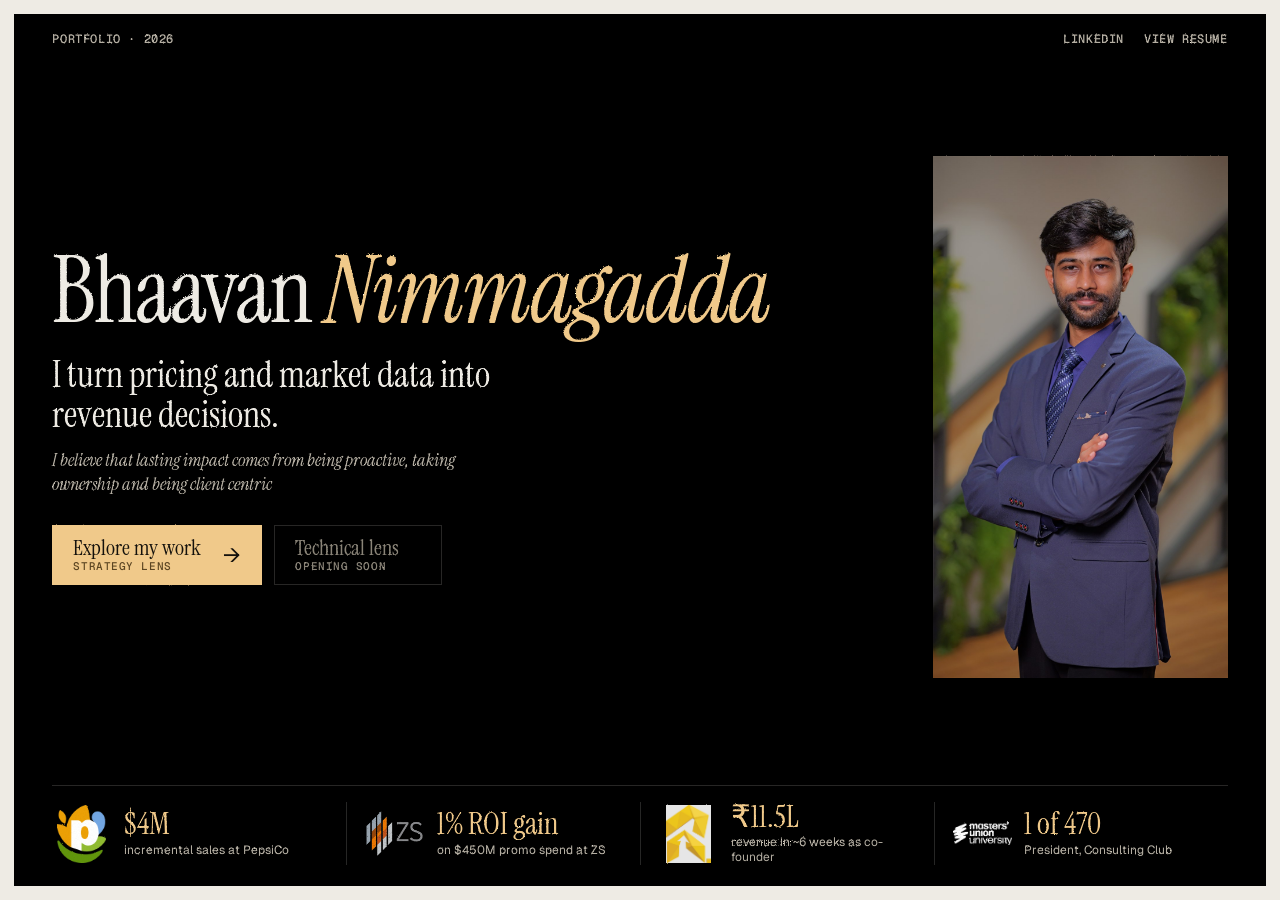
==== commit 668a5c88: "Add closing annotation to final PepsiCo map Co-Authored-By: Claude Opus 5.5 <noreply@anthropic.com>" ====
--- a/index.html
+++ b/index.html
@@ -88,7 +88,7 @@
       <h2 class="sr">How I priced PepsiCo beverages against competitors across the United States</h2>
       <div class="usa-intro" aria-hidden="true"><p><b><i class="beat b1">Associate Manager</i><i class="beat b2">, Revenue Growth Management</i><i class="beat b3">, <span class="co">PepsiCo</span></i></b><span class="mono beat b4">June 2024 to May 2026</span></p></div>
       <p class="usa-role"><b>Associate Manager, Revenue Growth Management, <span class="co">PepsiCo</span></b><span class="mono">June 2024 to May 2026</span></p>
-      <div class="usa-map"><svg role="img" aria-label="Map of the United States with beverage brand logos in each city" preserveAspectRatio="xMidYMid meet"></svg><p class="usa-ann usa-ann-2"><span>The fight is not at a city level or a state level, but at account(store) level.</span> <span>Every product fights for the purchase from consumer.</span></p><p class="usa-ann usa-ann-3">We consider only relevant products in an account as our competition.</p><span class="usa-note mono">Illustrative map</span></div>
+      <div class="usa-map"><svg role="img" aria-label="Map of the United States with beverage brand logos in each city" preserveAspectRatio="xMidYMid meet"></svg><p class="usa-ann usa-ann-2"><span>The fight is not at a city level or a state level, but at account(store) level.</span> <span>Every product fights for the purchase from consumer.</span></p><p class="usa-ann usa-ann-3">We consider only relevant products in an account as our competition.</p><p class="usa-ann usa-ann-4">That is how I helped defend key accounts of PepsiCo and increased sales by $4 Million in them.</p><span class="usa-note mono">Illustrative map</span></div>
       <div class="usa-key" aria-hidden="true"><img src="assets/logos/original/pepsico.png" alt=""><img src="assets/logos/original/coca-cola.png" alt=""><img src="assets/logos/original/dr-pepper.png" alt=""><img src="assets/logos/original/celsius.png" alt=""><img src="assets/logos/original/private-label.png" alt=""></div>
       <div class="usa-copy"><p>Pepsi is at constant war with its competitors in the North America soft drink market. I helped them defend their share and increase sales by $4 million by picking up the right competitor and optimizing our promo tactics in each account.</p><p>Competition Selection: An accurate set of competitor(s) will give us dependable insights about which variable is impacting our sales the most (competitors? or other factors?). So, instead of competing with every product in a given account, I updated the competition pool by prioritizing the closest possible competitor(s).</p><p>By indexing their prices, portion size, volume sales and other important attributes, only 1 to 3 top competitors in each account are selected for each PepsiCo beverage.</p><p>I created a relative competitive price elasticity variable to pinpoint the effect of price changes of own and competitor products on the sales of our products. This helps us price PepsiCo beverages, minimize the impact of competitor price changes on our sales and achieve the set objectives.</p><p>Then, leveraging the historical weekly and promo-tactic wise sales data, we map which promo-tactic to deploy for each beverage in each week. Coupling this promo optimization calendar with price elasticity insights, we price and promote our products and minimize cannibalization of our products.</p></div>
     </div></div>
--- a/styles.css
+++ b/styles.css
@@ -250,7 +250,7 @@
 .usa-map{container-type:size}
 .usa-ann{position:absolute;left:0;right:0;top:calc(50% + min(28.3cqw,50cqh) + 36px);margin:0;text-align:center;font:italic 400 clamp(15px,min(1.2vw,2.1vh),20px)/1.3 var(--serif);color:var(--gold);opacity:0;transition:opacity .25s}
 .usa-ann span{display:block}
-.usa-stage.landed[data-step="2"] .usa-ann-2,.usa-stage.landed[data-step="3"] .usa-ann-3{opacity:1;transition:opacity .7s}
+.usa-stage.landed[data-step="2"] .usa-ann-2,.usa-stage.landed[data-step="3"] .usa-ann-3,.usa-stage.landed.final .usa-ann-4{opacity:1;transition:opacity .7s}
 .no-sand .usa-stage[data-step="0"] .usa-big.usa-s0,.no-sand .usa-stage[data-step="1"] .usa-big.usa-s1{opacity:1!important}
 @media (max-width:699px){
   .usa-role{top:62px;left:16px;right:16px;width:auto;text-align:left}
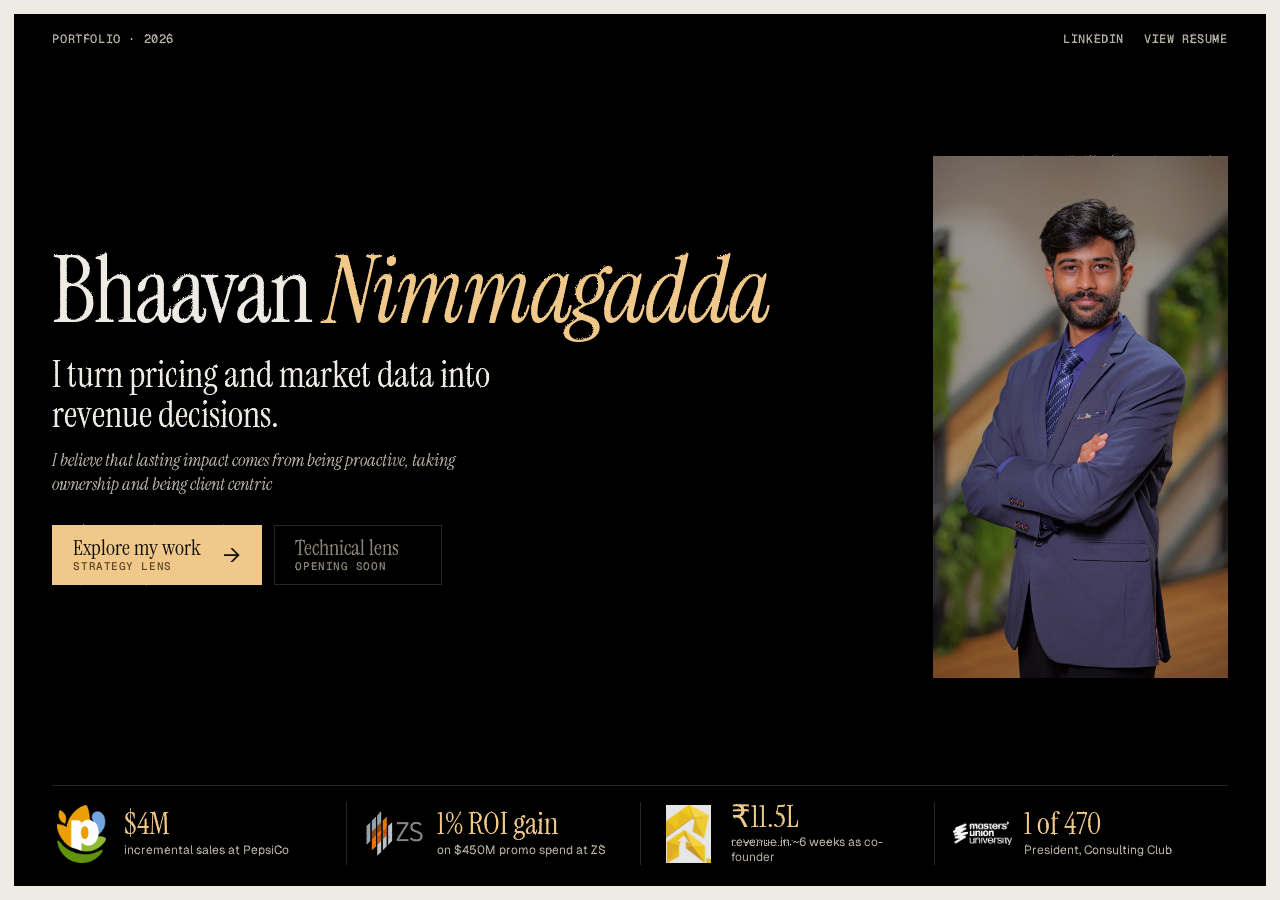
==== commit 8b2dc657: "Add restaurant growth chapter after PepsiCo Co-Authored-By: Claude Opus 5.5 <noreply@anthropic.com>" ====
--- a/index.html
+++ b/index.html
@@ -94,6 +94,25 @@
     </div></div>
   </section>
 
+  <section class="page page-rest" data-form="rest" data-title="Restaurant project">
+    <div class="rg-track"><div class="rg-stage" data-art="0">
+      <h2 class="rg-title"><span>Application of my PepsiCo learnings in MBA projects</span></h2>
+      <div class="rg-art"><div class="rg-frame">
+        <canvas class="rg-scene" role="img" aria-label="Sand illustration of Shawarma Palace, then its billing counter with dine-in and Talabat orders"></canvas>
+        <button class="rg-dash" type="button" data-lb="assets/projects/restaurant/growth-planner.webp" data-cap="Restaurant Growth Planner and Dish Performance Forecast"><img src="assets/projects/restaurant/growth-planner.webp" alt="Restaurant Growth Planner and Dish Performance Forecast dashboards" width="1536" height="1024"></button>
+        <span class="rg-note mono">Illustrative figures</span>
+      </div></div>
+      <div class="rg-copy">
+        <p>The restaurant industry presents an interesting revenue growth challenge, with restaurants operating across two distinct sales channels 1) dine-in and 2) online delivery. Building on my learnings from PepsiCo's Revenue Growth Management framework, I envisioned a MarTech solution to help restaurants increase sales and profitability through better product mix, pricing and promotional strategies.</p>
+        <p>Channel Strategy: Unlike traditional RGM, restaurants need to optimize two demand channels independently. I structured the solution around helping restaurants grow dine-in sales through menu mix, pricing and promotions, while separately optimizing online sales through food delivery app - Talabat. This allows restaurants to prioritize different dishes across channels based on their growth opportunities.</p>
+        <p>Dish-Level Price Elasticity: Drawing from my experience in regression analysis and price elasticity at PepsiCo, I wanted to bring similar intelligence to individual restaurant dishes. The model estimates price and promotional elasticity separately for dine-in and online orders, identifying which dishes can sustain price increases and which respond better to promotional support.</p>
+        <p>Promotional Optimization: Leveraging historical dish-level sales, pricing, margins and promotional data, the framework identifies the right dish, price and promotional tactic for each day and daypart. It also accounts for product cannibalization and cross-channel demand shifts.</p>
+        <p>Competition Selection: Unlike retail, where competitor products can often be identified through relatively structured product categories, food delivery and quick-commerce platforms have vast catalogues with substitutes across categories: a burger may compete with pizza, pasta or even biryani on some occasions. I have deliberately excluded competitor restaurant data from the current model, both to respect platform data privacy and to avoid introducing significant uncertainty through poorly defined competitive sets. I am still working on competition selection logic for digital marketplaces with huge catalogues.</p>
+        <p>Finally, I envisioned coupling these elasticity insights with Gurobi optimization to build three decision engines: dine-in growth, Talabat growth and joint channel optimization; translating complex demand insights into actionable, restaurant-specific pricing and promotional calendars.</p>
+      </div>
+    </div></div>
+  </section>
+
   <section class="page" data-form="heaps" data-title="The short version">
     <div class="panel">
       <p class="kick mono r">Strategy lens <span>The short version</span></p>
@@ -351,6 +370,7 @@
 
 <noscript><style>html,body{overflow:auto;height:auto}#landing,#story{position:static;opacity:1;visibility:visible;background:#000}#landing{background:var(--cream)}.page{position:static;opacity:1;visibility:visible}.r{opacity:1}#stage,#sand,#labels,.pager,#rail{display:none}</style></noscript>
 <script src="sand.js"></script>
+<script src="scenes.js"></script>
 <script src="story.js"></script>
 </body>
 </html>
--- a/styles.css
+++ b/styles.css
@@ -265,7 +265,40 @@
   .usa-ann{left:0;right:0;top:calc(100% + 86px);font-size:16px}
   .usa-stage:not([data-step="0"]):not([data-step="1"]) .usa-key{opacity:1}
 }
-@media (prefers-reduced-motion:reduce){.usa-g,.usa-ann,.usa-copy p,.usa-borders,.usa-nation{transition:none!important}}
+@media (prefers-reduced-motion:reduce){.usa-g,.usa-ann,.usa-copy p,.usa-borders,.usa-nation,.rg-scene,.rg-dash,.rg-note,.rg-copy p{transition:none!important}}
+
+/* Restaurant chapter */
+.page.page-rest{display:block;padding:0;overflow-y:auto}
+.rg-track{position:relative;height:600%}
+.rg-stage{position:sticky;top:0;height:calc(100%/6);overflow:hidden}
+.rg-title{display:none;position:absolute;inset:0;z-index:3;margin:0;padding:0 clamp(20px,8vw,120px);align-items:center;justify-content:center;text-align:center;background:var(--black);font:400 clamp(32px,min(3.7vw,7vh),60px)/1.08 var(--serif);letter-spacing:-.012em;color:var(--text);pointer-events:none}
+.rg-title span{opacity:0;animation:role-beat .45s ease .1s forwards}
+.rg-stage.titled .rg-title{display:flex}
+.rg-stage.title-out .rg-title{opacity:0;transition:opacity .45s}
+.rg-copy{position:absolute;z-index:1;left:clamp(16px,2.6vw,36px);right:calc(50% + 28px);top:clamp(62px,8.5vh,80px);bottom:70px;display:flex;flex-direction:column;justify-content:center;gap:clamp(8px,1.5vh,16px)}
+.rg-copy p{display:none;margin:0;text-align:justify;font:400 clamp(15px,min(1.34vw,2.34vh),22px)/1.26 var(--serif);color:var(--text);opacity:0;transition:opacity .25s}
+.rg-copy p.seen{display:block}
+.rg-copy p.seen:not(.on){opacity:1}
+.rg-stage.landed .rg-copy p.on{opacity:1;transition:opacity .7s}
+.rg-art{position:absolute;left:calc(50% + 8px);right:clamp(46px,5vw,72px);top:clamp(62px,8.5vh,80px);bottom:70px;display:flex;align-items:center;justify-content:center;container-type:size}
+.rg-frame{position:relative;width:min(100cqw,150cqh);aspect-ratio:3/2}
+.rg-scene,.rg-dash{position:absolute;inset:0;width:100%;height:100%;opacity:0;transition:opacity .2s}
+.rg-scene{display:block;pointer-events:none}
+.rg-dash{padding:0;border:0;background:none;cursor:zoom-in;pointer-events:none}
+.rg-dash img{display:block;width:100%;height:100%;object-fit:contain}
+.rg-stage.landed:not([data-art="2"]) .rg-scene{opacity:1;transition:opacity .7s}
+.rg-stage.landed[data-art="2"] .rg-dash{opacity:1;pointer-events:auto;transition:opacity .7s}
+.rg-note{position:absolute;right:0;bottom:-22px;font-size:9.5px;color:var(--text-3);opacity:0;transition:opacity .4s}
+.rg-stage.landed[data-art="1"] .rg-note{opacity:1}
+@media (max-width:860px){
+  .page.page-rest{padding:0}
+  .rg-copy{display:block;left:16px;right:16px;top:60px;bottom:calc(92px + (100vw - 32px)/1.5)}
+  .rg-copy p{position:absolute;left:0;right:0;top:0;font-size:clamp(15px,4.3vw,17px);line-height:1.25}
+  .rg-copy p.seen:not(.on){display:none}
+  .rg-art{left:16px;right:16px;top:auto;bottom:80px;height:calc((100vw - 32px)/1.5)}
+  .rg-frame{width:100%}
+  .rg-note{bottom:-16px}
+}
 @media (max-width:860px){
   #landing{overflow-y:auto}
   .l-main{grid-template-columns:minmax(0,1fr) 94px;gap:12px 14px;align-items:start;align-content:center}
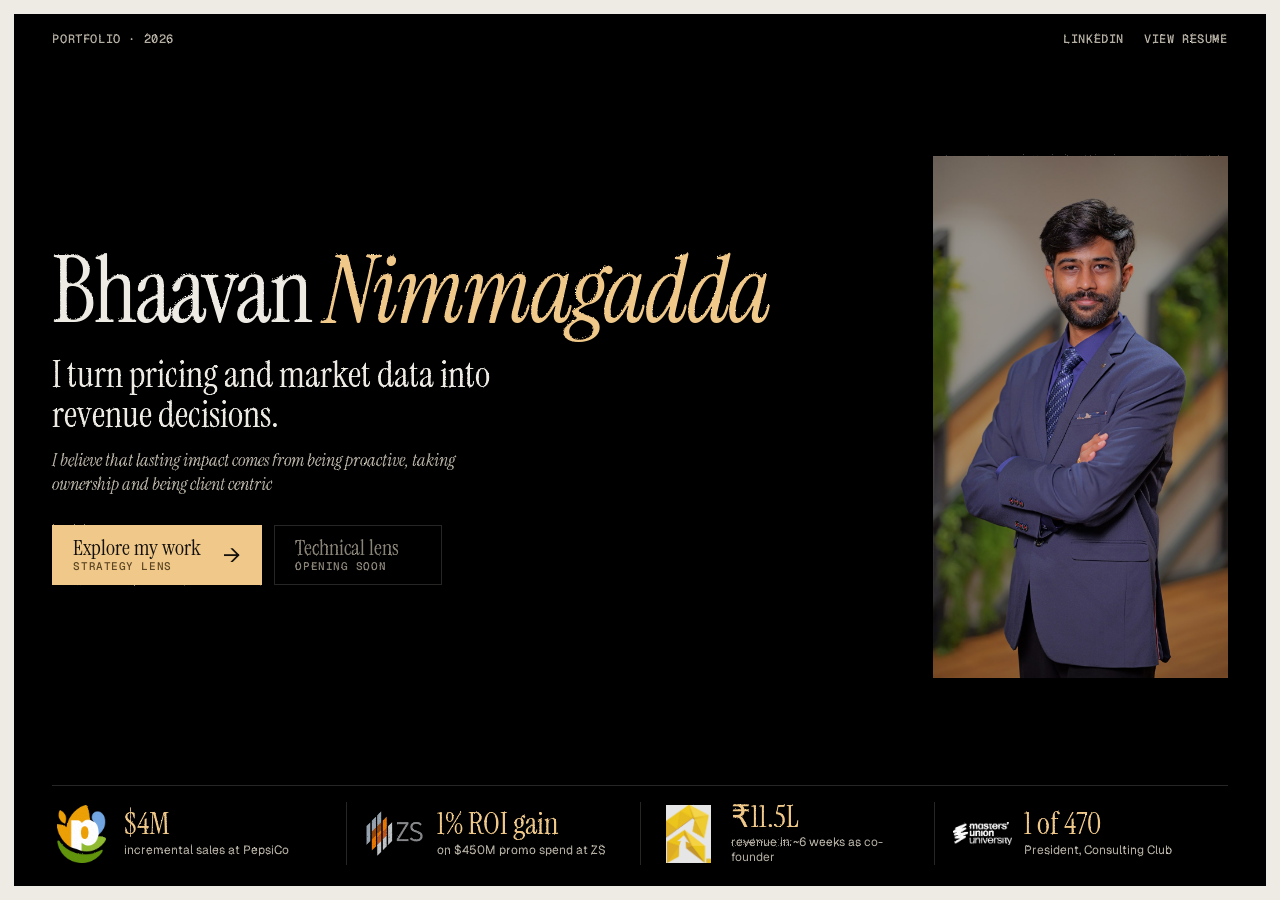
==== commit 704ec257: "Add KAM deployment annotation to PepsiCo map Co-Authored-By: Claude Opus 5.5 <noreply@anthropic.com>" ====
--- a/index.html
+++ b/index.html
@@ -88,7 +88,7 @@
       <h2 class="sr">How I priced PepsiCo beverages against competitors across the United States</h2>
       <div class="usa-intro" aria-hidden="true"><p><b><i class="beat b1">Associate Manager</i><i class="beat b2">, Revenue Growth Management</i><i class="beat b3">, <span class="co">PepsiCo</span></i></b><span class="mono beat b4">June 2024 to May 2026</span></p></div>
       <p class="usa-role"><b>Associate Manager, Revenue Growth Management, <span class="co">PepsiCo</span></b><span class="mono">June 2024 to May 2026</span></p>
-      <div class="usa-map"><svg role="img" aria-label="Map of the United States with beverage brand logos in each city" preserveAspectRatio="xMidYMid meet"></svg><p class="usa-ann usa-ann-2"><span>The fight is not at a city level or a state level, but at account(store) level.</span> <span>Every product fights for the purchase from consumer.</span></p><p class="usa-ann usa-ann-3">We consider only relevant products in an account as our competition.</p><p class="usa-ann usa-ann-4">That is how I helped defend key accounts of PepsiCo and increased sales by $4 Million in them.</p><span class="usa-note mono">Illustrative map</span></div>
+      <div class="usa-map"><svg role="img" aria-label="Map of the United States with beverage brand logos in each city" preserveAspectRatio="xMidYMid meet"></svg><p class="usa-ann usa-ann-2"><span>The fight is not at a city level or a state level, but at account(store) level.</span> <span>Every product fights for the purchase from consumer.</span></p><p class="usa-ann usa-ann-3">We consider only relevant products in an account as our competition.</p><p class="usa-ann usa-ann-5">Then we deploy our RGM strategy for the KAMs to implement at account/store level for the Quarter.</p><p class="usa-ann usa-ann-4">That is how I helped defend key accounts of PepsiCo and increased sales by $4 Million in them.</p><span class="usa-note mono">Illustrative map</span></div>
       <div class="usa-key" aria-hidden="true"><img src="assets/logos/original/pepsico.png" alt=""><img src="assets/logos/original/coca-cola.png" alt=""><img src="assets/logos/original/dr-pepper.png" alt=""><img src="assets/logos/original/celsius.png" alt=""><img src="assets/logos/original/private-label.png" alt=""></div>
       <div class="usa-copy"><p>Pepsi is at constant war with its competitors in the North America soft drink market. I helped them defend their share and increase sales by $4 million by picking up the right competitor and optimizing our promo tactics in each account.</p><p>Competition Selection: An accurate set of competitor(s) will give us dependable insights about which variable is impacting our sales the most (competitors? or other factors?). So, instead of competing with every product in a given account, I updated the competition pool by prioritizing the closest possible competitor(s).</p><p>By indexing their prices, portion size, volume sales and other important attributes, only 1 to 3 top competitors in each account are selected for each PepsiCo beverage.</p><p>I created a relative competitive price elasticity variable to pinpoint the effect of price changes of own and competitor products on the sales of our products. This helps us price PepsiCo beverages, minimize the impact of competitor price changes on our sales and achieve the set objectives.</p><p>Then, leveraging the historical weekly and promo-tactic wise sales data, we map which promo-tactic to deploy for each beverage in each week. Coupling this promo optimization calendar with price elasticity insights, we price and promote our products and minimize cannibalization of our products.</p></div>
     </div></div>
--- a/styles.css
+++ b/styles.css
@@ -250,7 +250,7 @@
 .usa-map{container-type:size}
 .usa-ann{position:absolute;left:0;right:0;top:calc(50% + min(28.3cqw,50cqh) + 36px);margin:0;text-align:center;font:italic 400 clamp(15px,min(1.2vw,2.1vh),20px)/1.3 var(--serif);color:var(--gold);opacity:0;transition:opacity .25s}
 .usa-ann span{display:block}
-.usa-stage.landed[data-step="2"] .usa-ann-2,.usa-stage.landed[data-step="3"] .usa-ann-3,.usa-stage.landed.final .usa-ann-4{opacity:1;transition:opacity .7s}
+.usa-stage.landed[data-step="2"] .usa-ann-2,.usa-stage.landed[data-step="3"] .usa-ann-3,.usa-stage.landed.final .usa-ann-4,.usa-stage.landed[data-step="4"]:not(.final) .usa-ann-5{opacity:1;transition:opacity .7s}
 .no-sand .usa-stage[data-step="0"] .usa-big.usa-s0,.no-sand .usa-stage[data-step="1"] .usa-big.usa-s1{opacity:1!important}
 @media (max-width:699px){
   .usa-role{top:62px;left:16px;right:16px;width:auto;text-align:left}
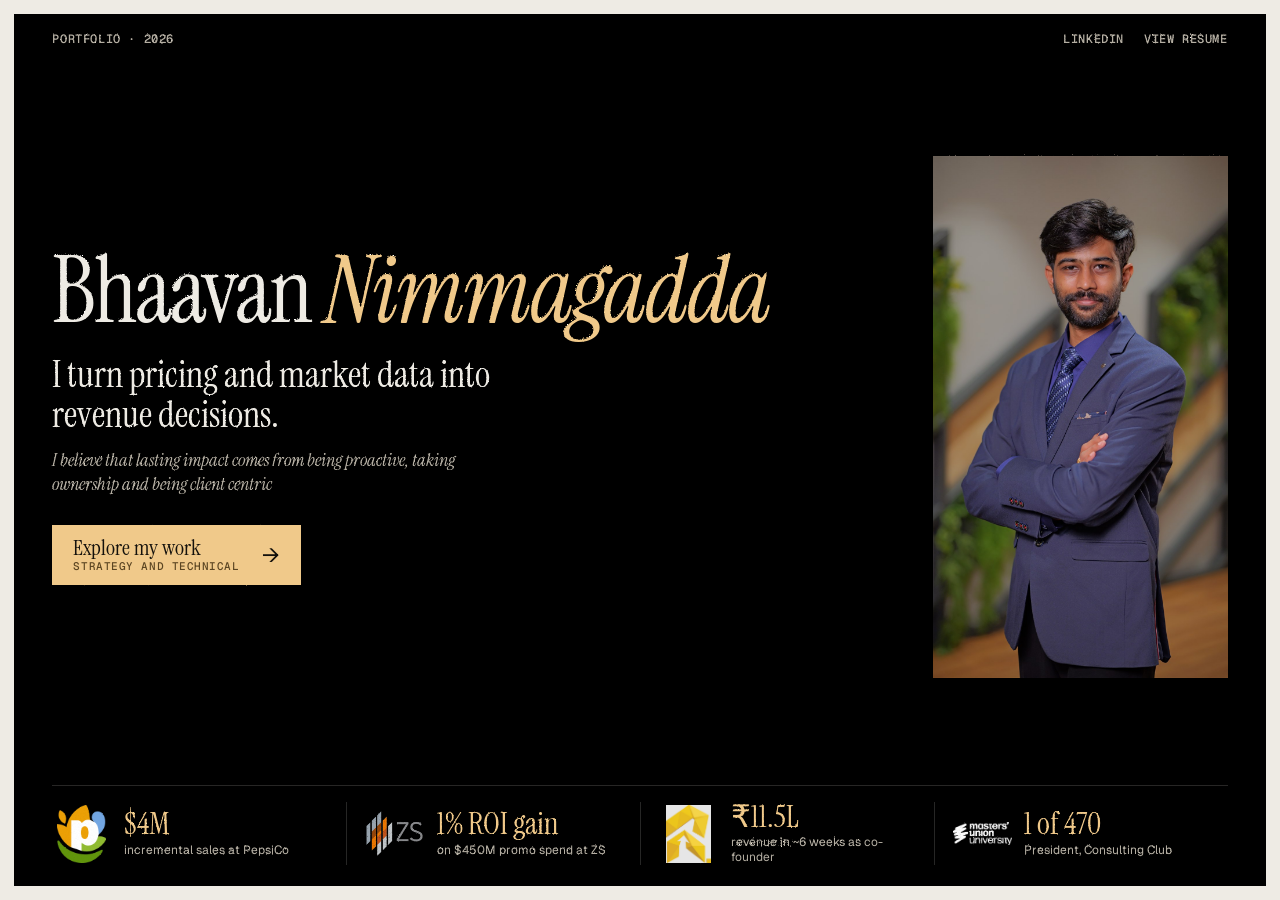
==== commit 6d04b15b: "Add parallel strategy and technical tracks with a chapter choice Co-Authored-By: Claude Opus 5.5 <no" ====
--- a/index.html
+++ b/index.html
@@ -16,7 +16,7 @@
 <canvas id="sand" aria-hidden="true"></canvas>
 <div id="labels" aria-hidden="true"></div>
 
-<section id="landing" aria-label="Choose a lens">
+<section id="landing" aria-label="Introduction">
   <div class="l-top mono">
     <span>Portfolio · 2026</span>
     <span class="l-links">
@@ -30,8 +30,7 @@
       <p class="l-lead">I turn pricing and market data into revenue decisions.</p>
       <p class="l-tag">I believe that lasting impact comes from being proactive, taking ownership and being client centric</p>
       <div class="lenses">
-        <button class="lens" id="enter" type="button"><b>Explore my work</b><small>Strategy lens</small><span class="go" aria-hidden="true">→</span></button>
-        <button class="lens" type="button" disabled><b>Technical lens</b><small>Opening soon</small></button>
+        <button class="lens" id="enter" type="button"><b>Explore my work</b><small>Strategy and technical</small><span class="go" aria-hidden="true">→</span></button>
       </div>
     </div>
     <figure class="l-photo"><img src="assets/me/headshot.jpg" alt="Portrait of Bhaavan Nimmagadda in a navy suit" width="1200" height="1800"></figure>
@@ -44,12 +43,22 @@
   </ul>
 </section>
 
-<main id="story" aria-label="Strategy lens">
+<main id="story" aria-label="Portfolio">
   <div class="bar mono">
-    <button id="home" type="button">← Change lens</button>
+    <button id="home" type="button">← Home</button>
     <a href="assets/Resume_Bhaavan_Nimmagadda.pdf" target="_blank" rel="noopener">View resume</a>
   </div>
   <nav id="rail" aria-label="Chapters"></nav>
+  <div id="fork" role="dialog" aria-label="Choose what comes next" hidden>
+    <div class="fork-box">
+      <p class="kick mono"><span id="fork-done"></span> strategy complete</p>
+      <h2>Where to next?</h2>
+      <div class="fork-acts">
+        <button id="fork-tech" type="button"><b>See the technical side</b><small id="fork-tech-name"></small></button>
+        <button id="fork-skip" type="button"><b>Skip to next learning</b><small id="fork-skip-name"></small></button>
+      </div>
+    </div>
+  </div>
   <div class="pager mono">
     <button id="prev" type="button" aria-label="Previous page">↑</button>
     <button id="next" type="button" aria-label="Next page">↓</button>
@@ -58,7 +67,7 @@
 
   <section class="page page-tower" data-form="tower" data-title="The build">
     <div class="tower-head">
-      <p class="kick mono">Strategy lens <span>The build</span></p>
+      <p class="kick mono">Strategy <span>The build</span></p>
       <h2 class="sr">A career built like a skyscraper, on a strong foundation</h2>
     </div>
     <div class="tower">
@@ -83,7 +92,7 @@
     </div></div>
   </section>
 
-  <section class="page page-usa" data-form="usa0" data-title="PepsiCo pricing">
+  <section class="page page-usa" data-form="usa0" data-title="PepsiCo">
     <div class="usa-track"><div class="usa-stage" data-step="0">
       <h2 class="sr">How I priced PepsiCo beverages against competitors across the United States</h2>
       <div class="usa-intro" aria-hidden="true"><p><b><i class="beat b1">Associate Manager</i><i class="beat b2">, Revenue Growth Management</i><i class="beat b3">, <span class="co">PepsiCo</span></i></b><span class="mono beat b4">June 2024 to May 2026</span></p></div>
@@ -94,7 +103,22 @@
     </div></div>
   </section>
 
-  <section class="page page-rest" data-form="rest" data-title="Restaurant project">
+  <section class="page" data-form="surface" data-title="PepsiCo" data-track="technical">
+    <div class="panel">
+      <p class="kick mono r">PepsiCo <span>Technical</span></p>
+      <h2 class="r">Regression and price elasticity across <em>180 SKUs.</em></h2>
+      <p class="lede r">I ran price elasticity analysis across the USA, grouped own and competitor prices into one variable, and built a Python + AI tool that executes the regression models.</p>
+      <div class="nums r">
+        <div><b>180</b><span>SKUs in the elasticity analysis</span></div>
+        <div><b>+36%</b><span>benchmarking accuracy</span></div>
+        <div><b>+20%</b><span>sales-attribution accuracy</span></div>
+        <div><b>160</b><span>annual hours saved by the tool</span></div>
+      </div>
+      <button class="cue r" type="button" data-case="case-pepsico">Open the case →</button>
+    </div>
+  </section>
+
+  <section class="page page-rest" data-form="rest" data-title="MBA application">
     <div class="rg-track"><div class="rg-stage" data-art="0">
       <h2 class="rg-title"><span>Application of my PepsiCo learnings in MBA projects</span></h2>
       <div class="rg-art"><div class="rg-frame">
@@ -115,7 +139,7 @@
 
   <section class="page" data-form="heaps" data-title="The short version">
     <div class="panel">
-      <p class="kick mono r">Strategy lens <span>The short version</span></p>
+      <p class="kick mono r">Strategy <span>The short version</span></p>
       <h2 class="r">Six years, three firms. <em>I built one of them myself.</em></h2>
       <p class="lede r">Consulting at ZS, commercial strategy at PepsiCo, then a D2C brand from zero. I bring structure to ambiguous problems and tie the work to a number that moved.</p>
       <div class="nums r">
@@ -142,21 +166,6 @@
     </div>
   </section>
 
-  <section class="page" data-form="surface" data-title="PepsiCo">
-    <div class="panel">
-      <p class="kick mono r">Jun ’24 – May ’26 <span>Growth</span></p>
-      <h2 class="r">At PepsiCo, pricing across <em>180 SKUs</em> added $4M in sales.</h2>
-      <p class="lede r">Associate Manager, Revenue Growth Management, Hyderabad. I used regression to show which prices and promotion weeks paid back in the US.</p>
-      <div class="nums r">
-        <div><b>$4M</b><span>incremental sales</span></div>
-        <div><b>+36%</b><span>benchmarking accuracy</span></div>
-        <div><b>+20%</b><span>sales-attribution accuracy</span></div>
-        <div><b>+5%</b><span>promo ROI</span></div>
-      </div>
-      <button class="cue r" type="button" data-case="case-pepsico">Open the case →</button>
-    </div>
-  </section>
-
   <section class="page" data-form="rto" data-title="The Recovery Company">
     <div class="panel">
       <p class="kick mono r">Jul ’26 – Present <span>Market entry</span></p>
@@ -188,7 +197,7 @@
     </div>
   </section>
 
-  <section class="page" data-form="decks" data-title="AI-built systems">
+  <section class="page" data-form="decks" data-title="AI-built systems" data-track="technical">
     <div class="panel">
       <p class="kick mono r">Alongside the MBA <span>Operations</span></p>
       <h2 class="r">Four working systems that <em>replace manual work.</em></h2>
--- a/styles.css
+++ b/styles.css
@@ -63,13 +63,30 @@
 .pager button{width:38px;height:38px;border:1px solid var(--line);display:grid;place-items:center;font:500 15px var(--mono);background:rgba(0,0,0,.5)}
 .pager button:hover:not(:disabled){border-color:var(--gold);color:var(--gold)}
 .pager button:disabled{opacity:.3;cursor:default}
-#rail{position:absolute;z-index:3;right:clamp(10px,1.4vw,20px);top:50%;transform:translateY(-50%);display:flex;flex-direction:column}
-#rail button{position:relative;display:flex;align-items:center;justify-content:flex-end;gap:10px;height:28px;width:30px;color:var(--text-2)}
-#rail i{display:block;width:12px;height:1px;background:var(--text-3);transition:width .3s,background .3s}
-#rail span{position:absolute;right:30px;white-space:nowrap;font:500 11px var(--mono);opacity:0;transition:opacity .2s;background:#000;padding:3px 6px;pointer-events:none}
+#rail{position:absolute;z-index:6;right:clamp(8px,1vw,16px);top:50%;transform:translateY(-50%);display:grid;grid-template-columns:repeat(2,22px);grid-template-rows:auto;grid-auto-rows:clamp(20px,3.5vh,28px)}
+.rail-head{grid-row:1;justify-self:center;writing-mode:vertical-rl;transform:rotate(180deg);padding-top:8px;font:500 9.5px var(--mono);letter-spacing:.08em;text-transform:uppercase;color:var(--text-3);transition:color .3s}
+.rail-head.on{color:var(--amber)}
+.rail-line{justify-self:center;width:1px;background:var(--line)}
+#rail button{position:relative;display:flex;align-items:center;justify-content:center;height:100%;width:22px;color:var(--text-2)}
+#rail i{display:block;width:9px;height:1px;background:var(--text-3);transition:width .3s,background .3s}
+#rail span{position:absolute;right:24px;white-space:nowrap;font:500 11px var(--mono);opacity:0;transition:opacity .2s;background:#000;padding:3px 6px;pointer-events:none}
 #rail button:hover span,#rail button:focus-visible span{opacity:1}
-#rail button:hover i{width:18px;background:var(--text)}
-#rail button.on i{width:26px;background:var(--amber)}
+#rail button:hover i{width:15px;background:var(--text)}
+#rail button.done i{background:var(--gold)}
+#rail button.on i{width:19px;height:2px;background:var(--amber)}
+#fork{position:absolute;inset:0;z-index:5;display:grid;place-items:center;padding:20px;background:#000}
+#fork[hidden]{display:none}
+.fork-box{width:min(680px,100%)}
+.fork-box h2{font:400 clamp(36px,4.4vw,64px)/1 var(--serif);margin:10px 0 clamp(18px,3vh,28px);color:var(--text)}
+.fork-acts{display:grid;grid-template-columns:repeat(2,minmax(0,1fr));gap:12px}
+.fork-acts button{display:grid;gap:4px;text-align:left;padding:14px 18px;min-height:76px;border:1px solid var(--line);color:var(--text);transition:background .25s,color .25s,border-color .25s}
+.fork-acts b{font:400 clamp(21px,1.8vw,27px)/1.05 var(--serif)}
+.fork-acts small{font:500 11px/1.2 var(--mono);letter-spacing:.05em;text-transform:uppercase;color:var(--text-2)}
+#fork-tech{background:var(--gold);border-color:var(--gold);color:var(--ink)}
+#fork-tech small{color:#5B4522}
+#fork-tech:hover{background:var(--cream);border-color:var(--cream)}
+#fork-skip:hover{border-color:var(--gold);color:var(--gold)}
+@media (max-width:620px){.fork-acts{grid-template-columns:minmax(0,1fr)}}
 
 /* Pages */
 .page{position:absolute;inset:0;overflow-y:auto;scrollbar-width:none;padding:clamp(66px,9vh,92px) clamp(16px,2.6vw,36px) 76px;opacity:0;visibility:hidden;transition:opacity .4s,visibility 0s .4s;display:flex;align-items:center;pointer-events:none}
@@ -211,7 +228,7 @@
 .page.page-usa{display:block;padding:0;overflow-y:auto}
 .usa-track{position:relative;height:500%}
 .usa-stage{position:sticky;top:0;height:20%;overflow:hidden}
-.usa-role{position:absolute;z-index:1;top:clamp(62px,8.5vh,80px);left:calc(50% + 8px);right:clamp(46px,5vw,72px);margin:0;text-align:right}
+.usa-role{position:absolute;z-index:1;top:clamp(62px,8.5vh,80px);left:calc(50% + 8px);right:clamp(62px,5.4vw,80px);margin:0;text-align:right}
 .usa-role b{display:block;font:400 clamp(16px,1.4vw,22px)/1.1 var(--serif);color:var(--text)}
 .usa-role>span{display:block;margin-top:4px;font-size:11px;color:var(--gold)}
 .usa-intro{display:none;position:absolute;inset:0;z-index:3;align-items:center;justify-content:center;padding:0 clamp(20px,6vw,90px);background:var(--black);pointer-events:none}
@@ -232,7 +249,7 @@
 .usa-copy p{margin:0;text-align:justify;font:400 clamp(16px,min(1.45vw,2.5vh),24px)/1.28 var(--serif);color:var(--text);opacity:0;transition:opacity .25s}
 .usa-copy p.seen:not(.on){opacity:1}
 .usa-stage.landed .usa-copy p.on{opacity:1;transition:opacity .7s}
-.usa-map{position:absolute;left:calc(50% + 8px);right:clamp(46px,5vw,72px);top:clamp(118px,17vh,150px);bottom:112px}
+.usa-map{position:absolute;left:calc(50% + 8px);right:clamp(62px,5.4vw,80px);top:clamp(118px,17vh,150px);bottom:112px}
 .usa-map svg{display:block;width:100%;height:100%;overflow:visible}
 .usa-nation,.usa-borders{fill:none;stroke:var(--gold);vector-effect:non-scaling-stroke;opacity:0;transition:opacity .15s}
 .usa-nation{stroke-width:1}
@@ -280,7 +297,7 @@
 .rg-copy p.seen{display:block}
 .rg-copy p.seen:not(.on){opacity:1}
 .rg-stage.landed .rg-copy p.on{opacity:1;transition:opacity .7s}
-.rg-art{position:absolute;left:calc(50% + 8px);right:clamp(46px,5vw,72px);top:clamp(62px,8.5vh,80px);bottom:70px;display:flex;align-items:center;justify-content:center;container-type:size}
+.rg-art{position:absolute;left:calc(50% + 8px);right:clamp(62px,5.4vw,80px);top:clamp(62px,8.5vh,80px);bottom:70px;display:flex;align-items:center;justify-content:center;container-type:size}
 .rg-frame{position:relative;width:min(100cqw,150cqh);aspect-ratio:3/2}
 .rg-scene,.rg-dash{position:absolute;inset:0;width:100%;height:100%;opacity:0;transition:opacity .2s}
 .rg-scene{display:block;pointer-events:none}
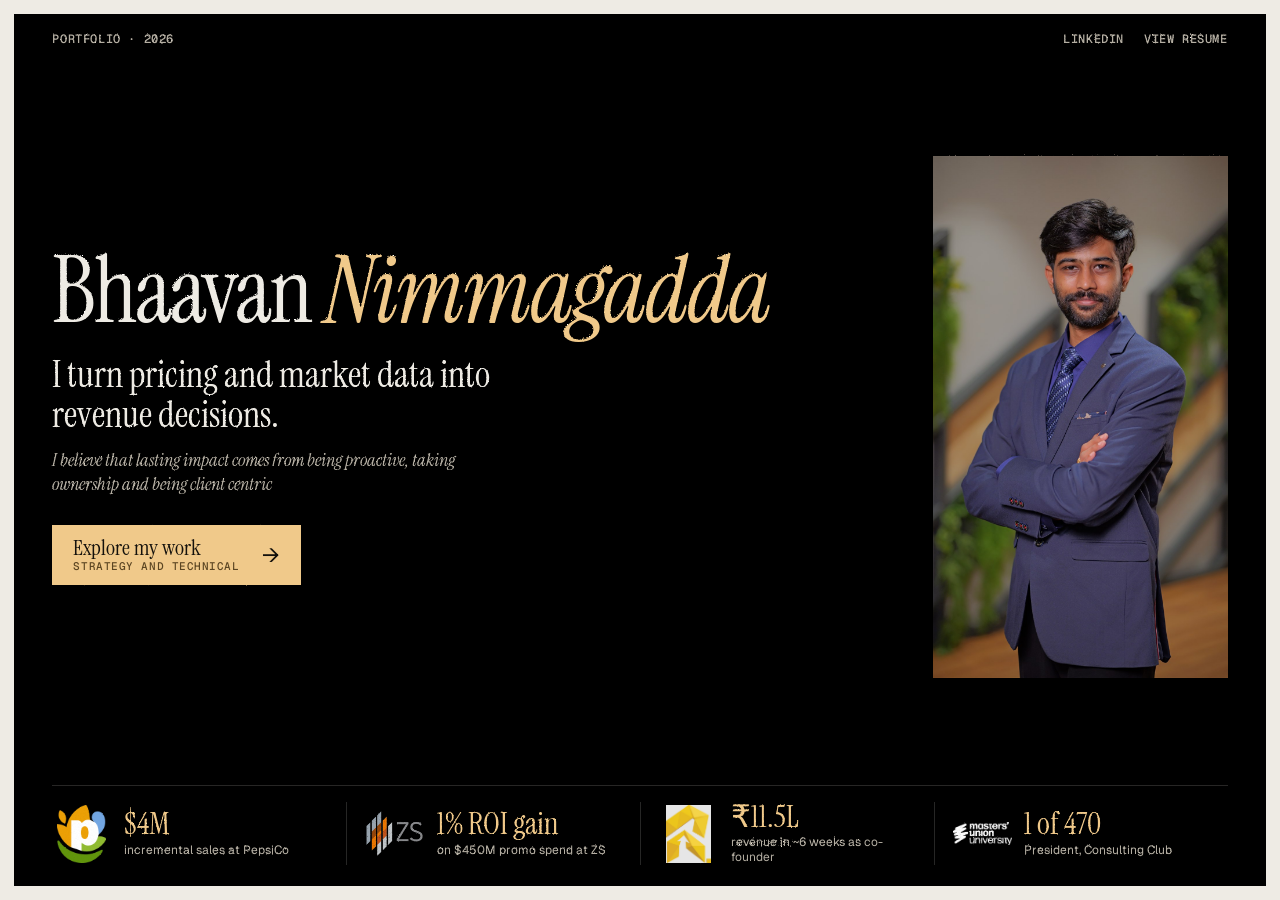
==== commit 878cfc37: "Update MBA chapter images and build text on each scroll Co-Authored-By: Claude Opus 5.5 <noreply@ant" ====
--- a/index.html
+++ b/index.html
@@ -122,17 +122,17 @@
     <div class="rg-track"><div class="rg-stage" data-art="0">
       <h2 class="rg-title"><span>Application of my PepsiCo learnings in MBA projects</span></h2>
       <div class="rg-art"><div class="rg-frame">
-        <canvas class="rg-scene" role="img" aria-label="Sand illustration of Shawarma Palace, then its billing counter with dine-in and Talabat orders"></canvas>
+        <canvas class="rg-scene" role="img" aria-label="Shawarma Palace storefront, then its owner reading a screen of dine-in and in-app delivery orders"></canvas>
         <button class="rg-dash" type="button" data-lb="assets/projects/restaurant/growth-planner.webp" data-cap="Restaurant Growth Planner and Dish Performance Forecast"><img src="assets/projects/restaurant/growth-planner.webp" alt="Restaurant Growth Planner and Dish Performance Forecast dashboards" width="1536" height="1024"></button>
         <span class="rg-note mono">Illustrative figures</span>
       </div></div>
       <div class="rg-copy">
-        <p>The restaurant industry presents an interesting revenue growth challenge, with restaurants operating across two distinct sales channels 1) dine-in and 2) online delivery. Building on my learnings from PepsiCo's Revenue Growth Management framework, I envisioned a MarTech solution to help restaurants increase sales and profitability through better product mix, pricing and promotional strategies.</p>
-        <p>Channel Strategy: Unlike traditional RGM, restaurants need to optimize two demand channels independently. I structured the solution around helping restaurants grow dine-in sales through menu mix, pricing and promotions, while separately optimizing online sales through food delivery app - Talabat. This allows restaurants to prioritize different dishes across channels based on their growth opportunities.</p>
-        <p>Dish-Level Price Elasticity: Drawing from my experience in regression analysis and price elasticity at PepsiCo, I wanted to bring similar intelligence to individual restaurant dishes. The model estimates price and promotional elasticity separately for dine-in and online orders, identifying which dishes can sustain price increases and which respond better to promotional support.</p>
-        <p>Promotional Optimization: Leveraging historical dish-level sales, pricing, margins and promotional data, the framework identifies the right dish, price and promotional tactic for each day and daypart. It also accounts for product cannibalization and cross-channel demand shifts.</p>
-        <p>Competition Selection: Unlike retail, where competitor products can often be identified through relatively structured product categories, food delivery and quick-commerce platforms have vast catalogues with substitutes across categories: a burger may compete with pizza, pasta or even biryani on some occasions. I have deliberately excluded competitor restaurant data from the current model, both to respect platform data privacy and to avoid introducing significant uncertainty through poorly defined competitive sets. I am still working on competition selection logic for digital marketplaces with huge catalogues.</p>
-        <p>Finally, I envisioned coupling these elasticity insights with Gurobi optimization to build three decision engines: dine-in growth, Talabat growth and joint channel optimization; translating complex demand insights into actionable, restaurant-specific pricing and promotional calendars.</p>
+        <p>Revenue Growth optimization in the restaurant industry should consider two distinct sales channels: dine-in and online delivery. Building on my learnings from PepsiCo's RGM framework, I envisioned a MarTech solution to help restaurants increase sales and profitability through better product mix, pricing and promotional strategies.</p>
+        <p><b>Channel Strategy:</b> I structured the solution around helping restaurants grow dine-in sales through menu mix, pricing and promotions, while separately optimizing online sales through food delivery apps: Talabat. This allows restaurants to prioritize different dishes across channels based on their growth opportunities.</p>
+        <p><b>Dish-Level Price Elasticity:</b> Drawing from my experience in regression analysis and price elasticity at PepsiCo, I wanted to bring similar intelligence to individual restaurant dishes. The model estimates price and promotional elasticity separately for dine-in and online orders, identifying which dishes can sustain price increases and which respond better to promotional support.</p>
+        <p><b>Promotional Optimization:</b> Leveraging historical dish-level sales, pricing, margins and promotional data, the framework identifies the right dish, price and promotional tactic for each day and daypart(meal type).</p>
+        <p><b>Competition Selection:</b> Unlike retail, where competitor products can be identified easily, food delivery and quick-commerce platforms have vast catalogues with substitutes spanning categories: a burger may compete with pizza, pasta or even biryani on some occasions. I have excluded competitor data from the current model, since a food delivery platform cannot sell competing restaurants' data to each other. I am continuing to work on a competition selection framework tailored to these large, dynamic digital marketplaces.</p>
+        <p>Finally, I envisioned to build three decision engines: dine-in growth, app sales growth and joint channel optimization; translating complex demand insights into actionable, restaurant-specific pricing and promotional calendars.</p>
       </div>
     </div></div>
   </section>
@@ -379,7 +379,6 @@
 
 <noscript><style>html,body{overflow:auto;height:auto}#landing,#story{position:static;opacity:1;visibility:visible;background:#000}#landing{background:var(--cream)}.page{position:static;opacity:1;visibility:visible}.r{opacity:1}#stage,#sand,#labels,.pager,#rail{display:none}</style></noscript>
 <script src="sand.js"></script>
-<script src="scenes.js"></script>
 <script src="story.js"></script>
 </body>
 </html>
--- a/styles.css
+++ b/styles.css
@@ -292,9 +292,10 @@
 .rg-title span{opacity:0;animation:role-beat .45s ease .1s forwards}
 .rg-stage.titled .rg-title{display:flex}
 .rg-stage.title-out .rg-title{opacity:0;transition:opacity .45s}
-.rg-copy{position:absolute;z-index:1;left:clamp(16px,2.6vw,36px);right:calc(50% + 28px);top:clamp(62px,8.5vh,80px);bottom:70px;display:flex;flex-direction:column;justify-content:center;gap:clamp(8px,1.5vh,16px)}
-.rg-copy p{display:none;margin:0;text-align:justify;font:400 clamp(15px,min(1.34vw,2.34vh),22px)/1.26 var(--serif);color:var(--text);opacity:0;transition:opacity .25s}
-.rg-copy p.seen{display:block}
+.rg-copy{position:absolute;z-index:1;left:clamp(16px,2.6vw,36px);right:calc(50% + 28px);top:clamp(62px,8.5vh,80px);bottom:70px;display:flex;flex-direction:column;justify-content:flex-start;gap:clamp(7px,1.3vh,14px);overflow:hidden}
+.rg-copy p{flex:none;visibility:hidden;margin:0;text-align:justify;font:400 var(--rg-size,clamp(15px,min(1.34vw,2.34vh),22px))/1.26 var(--serif);color:var(--text);opacity:0;transition:opacity .25s}
+.rg-copy p.seen{visibility:visible}
+.rg-copy b{font-weight:400;color:var(--gold)}
 .rg-copy p.seen:not(.on){opacity:1}
 .rg-stage.landed .rg-copy p.on{opacity:1;transition:opacity .7s}
 .rg-art{position:absolute;left:calc(50% + 8px);right:clamp(62px,5.4vw,80px);top:clamp(62px,8.5vh,80px);bottom:70px;display:flex;align-items:center;justify-content:center;container-type:size}
@@ -309,9 +310,8 @@
 .rg-stage.landed[data-art="1"] .rg-note{opacity:1}
 @media (max-width:860px){
   .page.page-rest{padding:0}
-  .rg-copy{display:block;left:16px;right:16px;top:60px;bottom:calc(92px + (100vw - 32px)/1.5)}
-  .rg-copy p{position:absolute;left:0;right:0;top:0;font-size:clamp(15px,4.3vw,17px);line-height:1.25}
-  .rg-copy p.seen:not(.on){display:none}
+  .rg-copy{left:16px;right:16px;top:60px;bottom:calc(92px + (100vw - 32px)/1.5)}
+  .rg-copy p{font-size:clamp(14px,3.9vw,16px);line-height:1.25}
   .rg-art{left:16px;right:16px;top:auto;bottom:80px;height:calc((100vw - 32px)/1.5)}
   .rg-frame{width:100%}
   .rg-note{bottom:-16px}
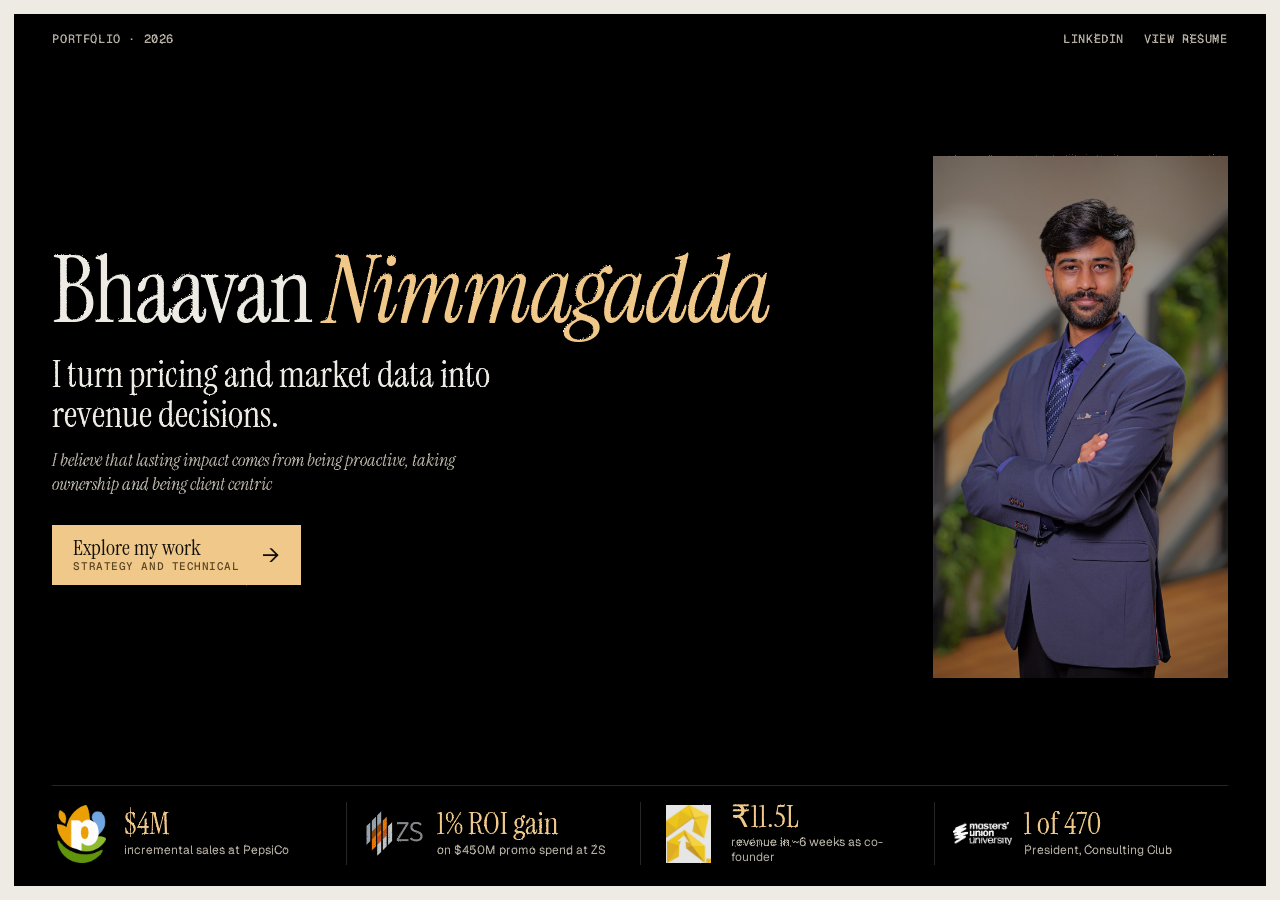
==== commit 2e6de0a0: "Rebuild PepsiCo technical around the RGM PPT Agent Co-Authored-By: Claude Opus 5.5 <noreply@anthropi" ====
--- a/index.html
+++ b/index.html
@@ -103,18 +103,17 @@
     </div></div>
   </section>
 
-  <section class="page" data-form="surface" data-title="PepsiCo" data-track="technical">
-    <div class="panel">
-      <p class="kick mono r">PepsiCo <span>Technical</span></p>
-      <h2 class="r">Regression and price elasticity across <em>180 SKUs.</em></h2>
-      <p class="lede r">I ran price elasticity analysis across the USA, grouped own and competitor prices into one variable, and built a Python + AI tool that executes the regression models.</p>
-      <div class="nums r">
-        <div><b>180</b><span>SKUs in the elasticity analysis</span></div>
-        <div><b>+36%</b><span>benchmarking accuracy</span></div>
-        <div><b>+20%</b><span>sales-attribution accuracy</span></div>
-        <div><b>160</b><span>annual hours saved by the tool</span></div>
-      </div>
-      <button class="cue r" type="button" data-case="case-pepsico">Open the case →</button>
+  <section class="page page-tech" data-form="tech" data-title="PepsiCo" data-track="technical">
+    <div class="ta-stage">
+      <h2 class="sr">The RGM PPT Agent I built at PepsiCo</h2>
+      <div class="ta-copy">
+        <p>Every week, the RGM team rebuilt the same performance deck by hand for each of 40+ retail geographies. An analyst would switch the geography in the master Excel model, wait for it to recalculate, then copy over a dozen tables and charts. That meant days of repetitive work, with plenty of room for copy-paste errors.</p>
+        <p>I built a Python agent that does the whole job. Users open a simple dashboard, choose their geographies and click Launch. The agent opens the Excel model, sets each geography, recalculates and fills every table, text box and chart into the right slide of the PowerPoint template.</p>
+        <p>All the slide logic lives in a mapping table inside Excel, so analysts can add or change slides without touching code. Pasting from Excel into PowerPoint is often unreliable, so the agent tries four capture methods in turn. If one geography fails, the rest of the batch still runs.</p>
+        <p>The run streams live to the dashboard, slide by slide, and finishes with one consistent, ready-to-review deck per geography.</p>
+        <p>That is how I turned a multi-day reporting cycle into a single click.</p>
+      </div>
+      <div class="ta-art"><button class="ta-frame" type="button" data-lb="assets/projects/pepsico/rgm-ppt-agent.webp"><img src="assets/projects/pepsico/rgm-ppt-agent.webp" alt="RGM PPT Agent dashboard with configuration fields and a live agent log" width="2000" height="1142"></button></div>
     </div>
   </section>
 
--- a/styles.css
+++ b/styles.css
@@ -268,6 +268,8 @@
 .usa-ann{position:absolute;left:0;right:0;top:calc(50% + min(28.3cqw,50cqh) + 36px);margin:0;text-align:center;font:italic 400 clamp(15px,min(1.2vw,2.1vh),20px)/1.3 var(--serif);color:var(--gold);opacity:0;transition:opacity .25s}
 .usa-ann span{display:block}
 .usa-stage.landed[data-step="2"] .usa-ann-2,.usa-stage.landed[data-step="3"] .usa-ann-3,.usa-stage.landed.final .usa-ann-4,.usa-stage.landed[data-step="4"]:not(.final) .usa-ann-5{opacity:1;transition:opacity .7s}
+.usa-stage.quick .usa-g,.usa-stage.quick .usa-ann{transition:opacity .16s!important}
+.usa-stage.quick[data-step="2"] .usa-s2,.usa-stage.quick[data-step="3"] .usa-s3{transition:none!important}
 .no-sand .usa-stage[data-step="0"] .usa-big.usa-s0,.no-sand .usa-stage[data-step="1"] .usa-big.usa-s1{opacity:1!important}
 @media (max-width:699px){
   .usa-role{top:62px;left:16px;right:16px;width:auto;text-align:left}
@@ -282,6 +284,21 @@
   .usa-ann{left:0;right:0;top:calc(100% + 86px);font-size:16px}
   .usa-stage:not([data-step="0"]):not([data-step="1"]) .usa-key{opacity:1}
 }
+.page.page-tech{display:block;padding:0;overflow:hidden}
+.page.page-tech.on{transition:none}
+.ta-stage{position:relative;height:100%;overflow:hidden}
+.ta-copy{position:absolute;z-index:1;left:clamp(16px,2.6vw,36px);right:calc(50% + 28px);top:clamp(62px,8.5vh,80px);bottom:70px;display:flex;flex-direction:column;justify-content:safe center;gap:clamp(8px,1.6vh,16px);overflow:hidden}
+.ta-copy p{flex:none;margin:0;text-align:justify;font:400 var(--ta-size,clamp(16px,min(1.5vw,2.7vh),24px))/1.28 var(--serif);color:var(--text)}
+.ta-art{position:absolute;left:calc(50% + 8px);right:clamp(62px,5.4vw,80px);top:clamp(62px,8.5vh,80px);bottom:70px;display:flex;align-items:center;justify-content:center;container-type:size}
+.ta-frame{display:block;width:min(100cqw,175.131cqh);aspect-ratio:2000/1142;padding:0;border:0;background:none;cursor:zoom-in;opacity:0;pointer-events:none;transition:opacity .2s}
+.ta-frame img{display:block;width:100%;height:100%;object-fit:contain}
+.ta-stage.landed .ta-frame{opacity:1;pointer-events:auto;transition:opacity .7s}
+@media (max-width:860px){
+  .ta-copy{left:16px;right:16px;top:60px;bottom:calc(92px + min(calc((100vw - 32px)*0.5710),30vh));justify-content:flex-start}
+  .ta-copy p{font-size:var(--ta-size,clamp(14px,3.9vw,16px));line-height:1.25}
+  .ta-art{left:16px;right:16px;top:auto;bottom:80px;height:min(calc((100vw - 32px)*0.5710),30vh)}
+}
+@media (prefers-reduced-motion:reduce){.ta-frame{transition:none!important}}
 @media (prefers-reduced-motion:reduce){.usa-g,.usa-ann,.usa-copy p,.usa-borders,.usa-nation,.rg-scene,.rg-dash,.rg-note,.rg-copy p{transition:none!important}}
 
 /* Restaurant chapter */
@@ -310,10 +327,9 @@
 .rg-stage.landed[data-art="1"] .rg-note{opacity:1}
 @media (max-width:860px){
   .page.page-rest{padding:0}
-  .rg-copy{left:16px;right:16px;top:60px;bottom:calc(92px + (100vw - 32px)/1.5)}
+  .rg-copy{left:16px;right:16px;top:60px;bottom:calc(92px + min(calc((100vw - 32px)/1.5),36vh))}
   .rg-copy p{font-size:clamp(14px,3.9vw,16px);line-height:1.25}
-  .rg-art{left:16px;right:16px;top:auto;bottom:80px;height:calc((100vw - 32px)/1.5)}
-  .rg-frame{width:100%}
+  .rg-art{left:16px;right:16px;top:auto;bottom:80px;height:min(calc((100vw - 32px)/1.5),36vh)}
   .rg-note{bottom:-16px}
 }
 @media (max-width:860px){
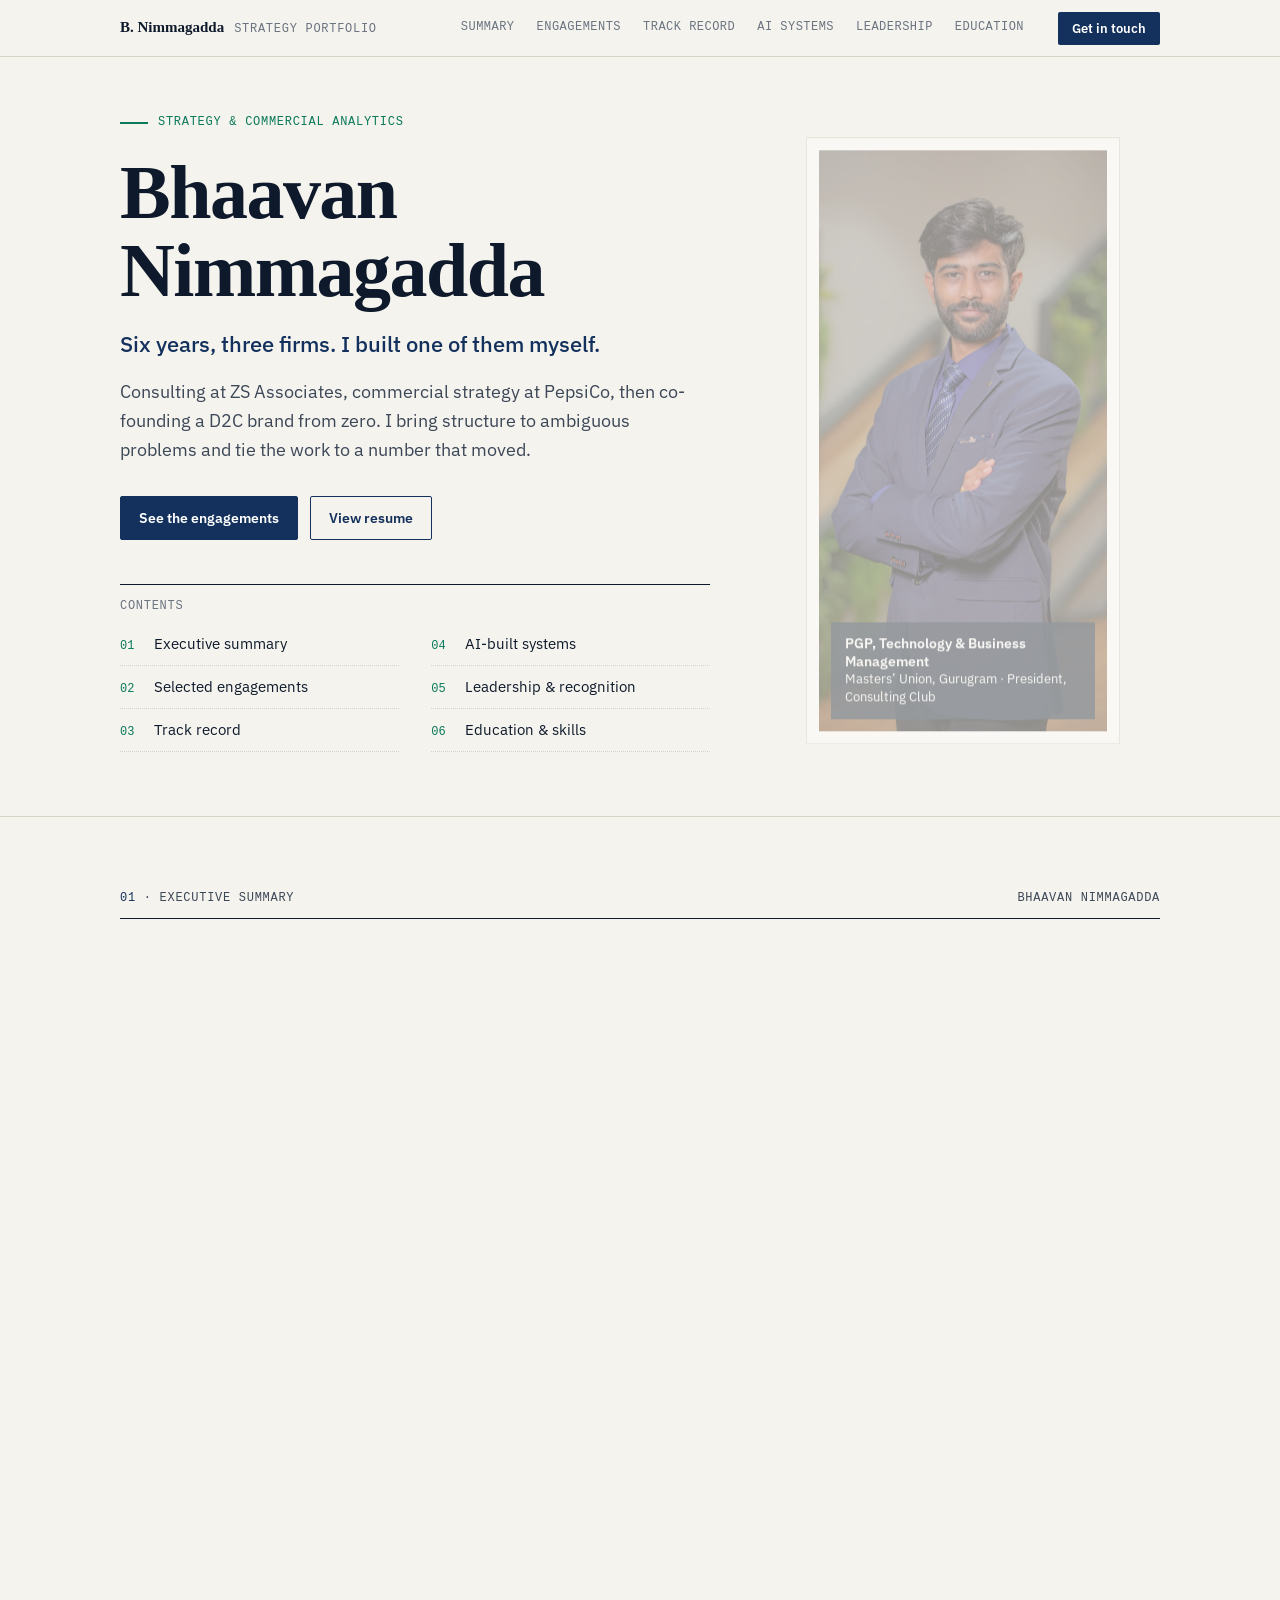
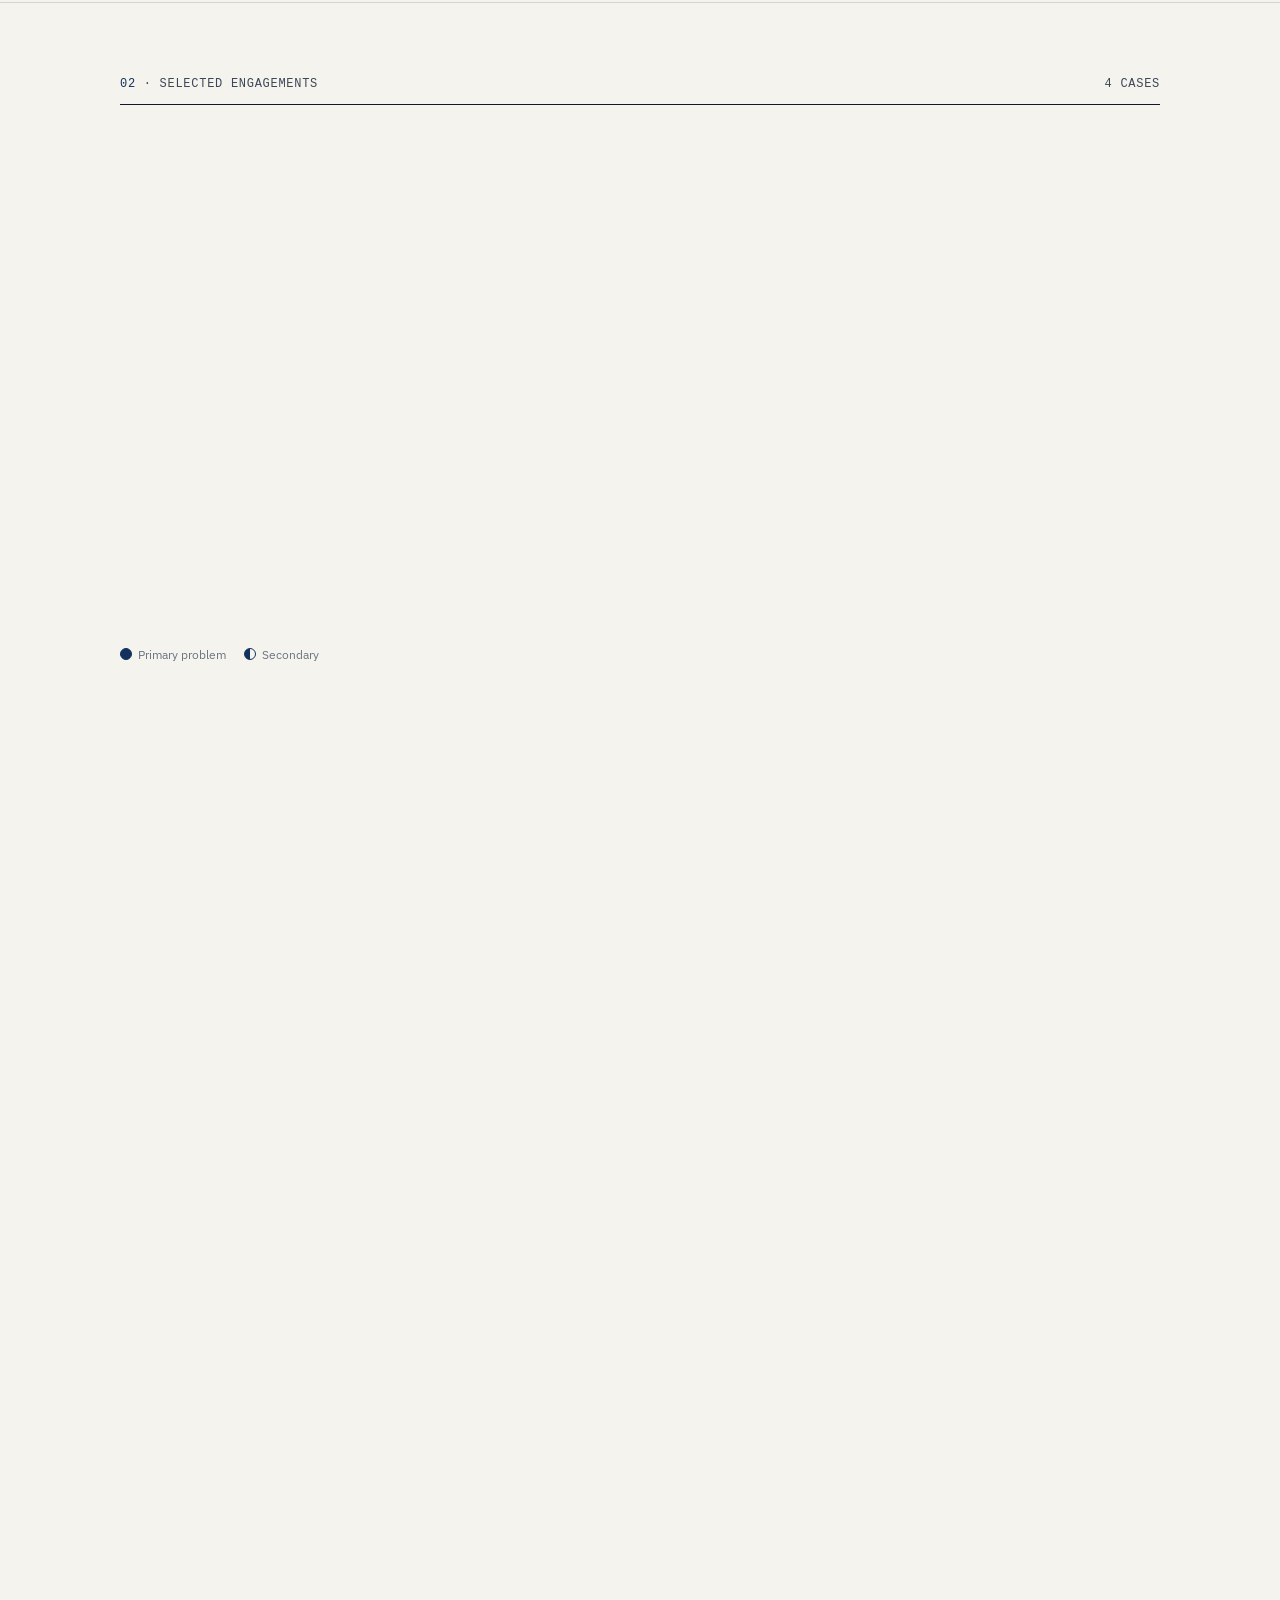
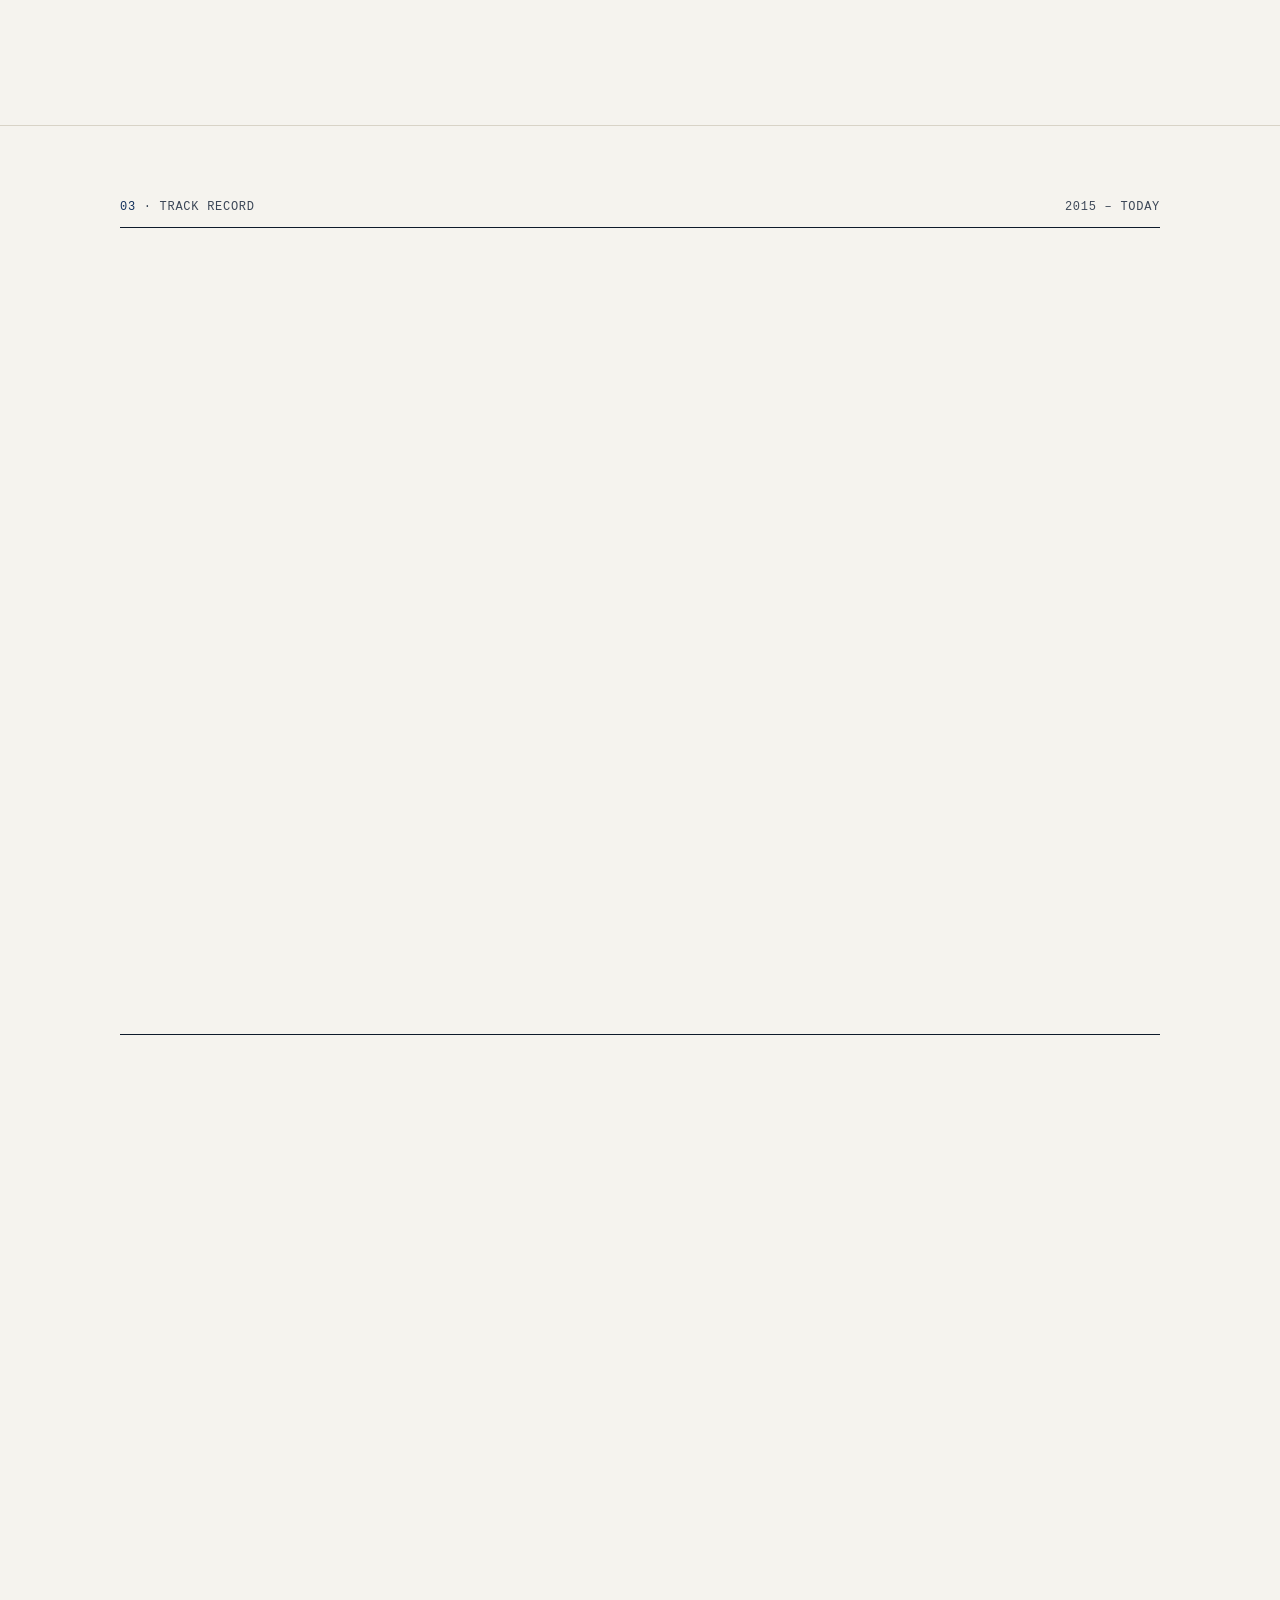
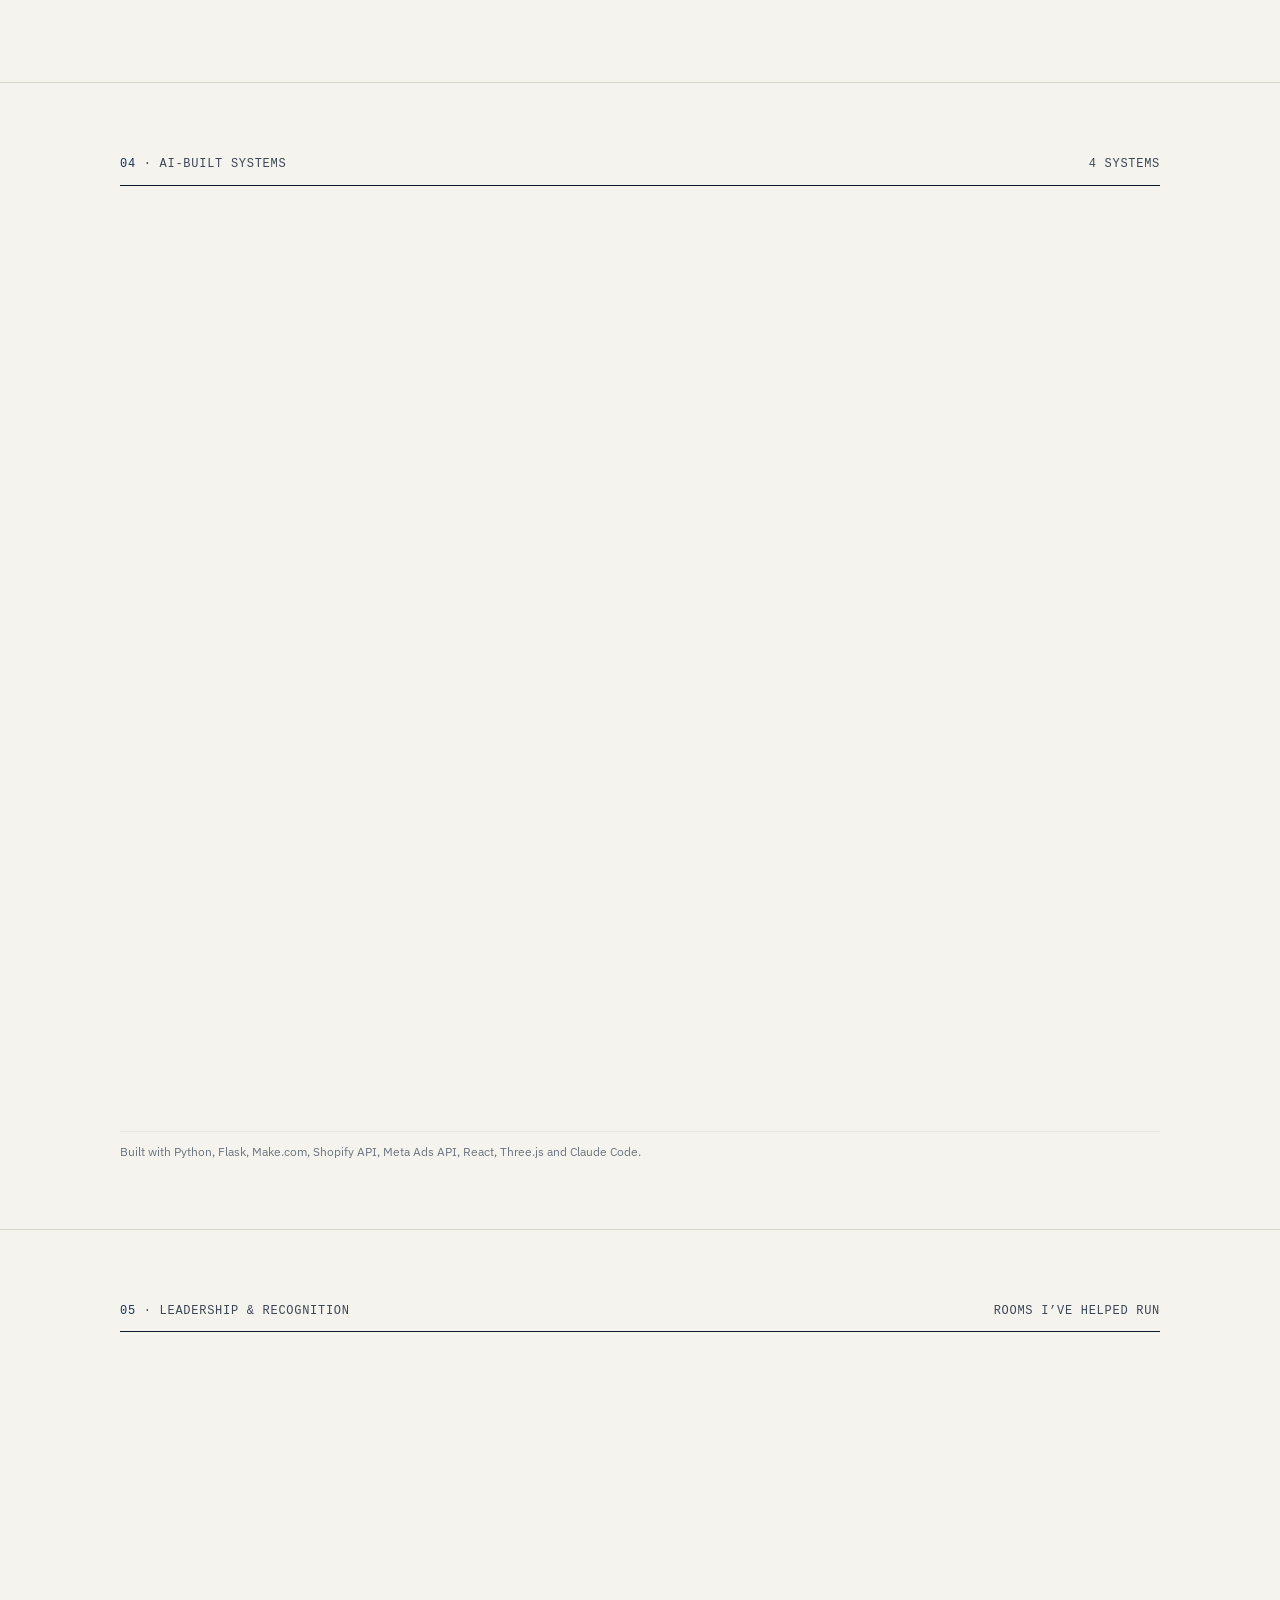
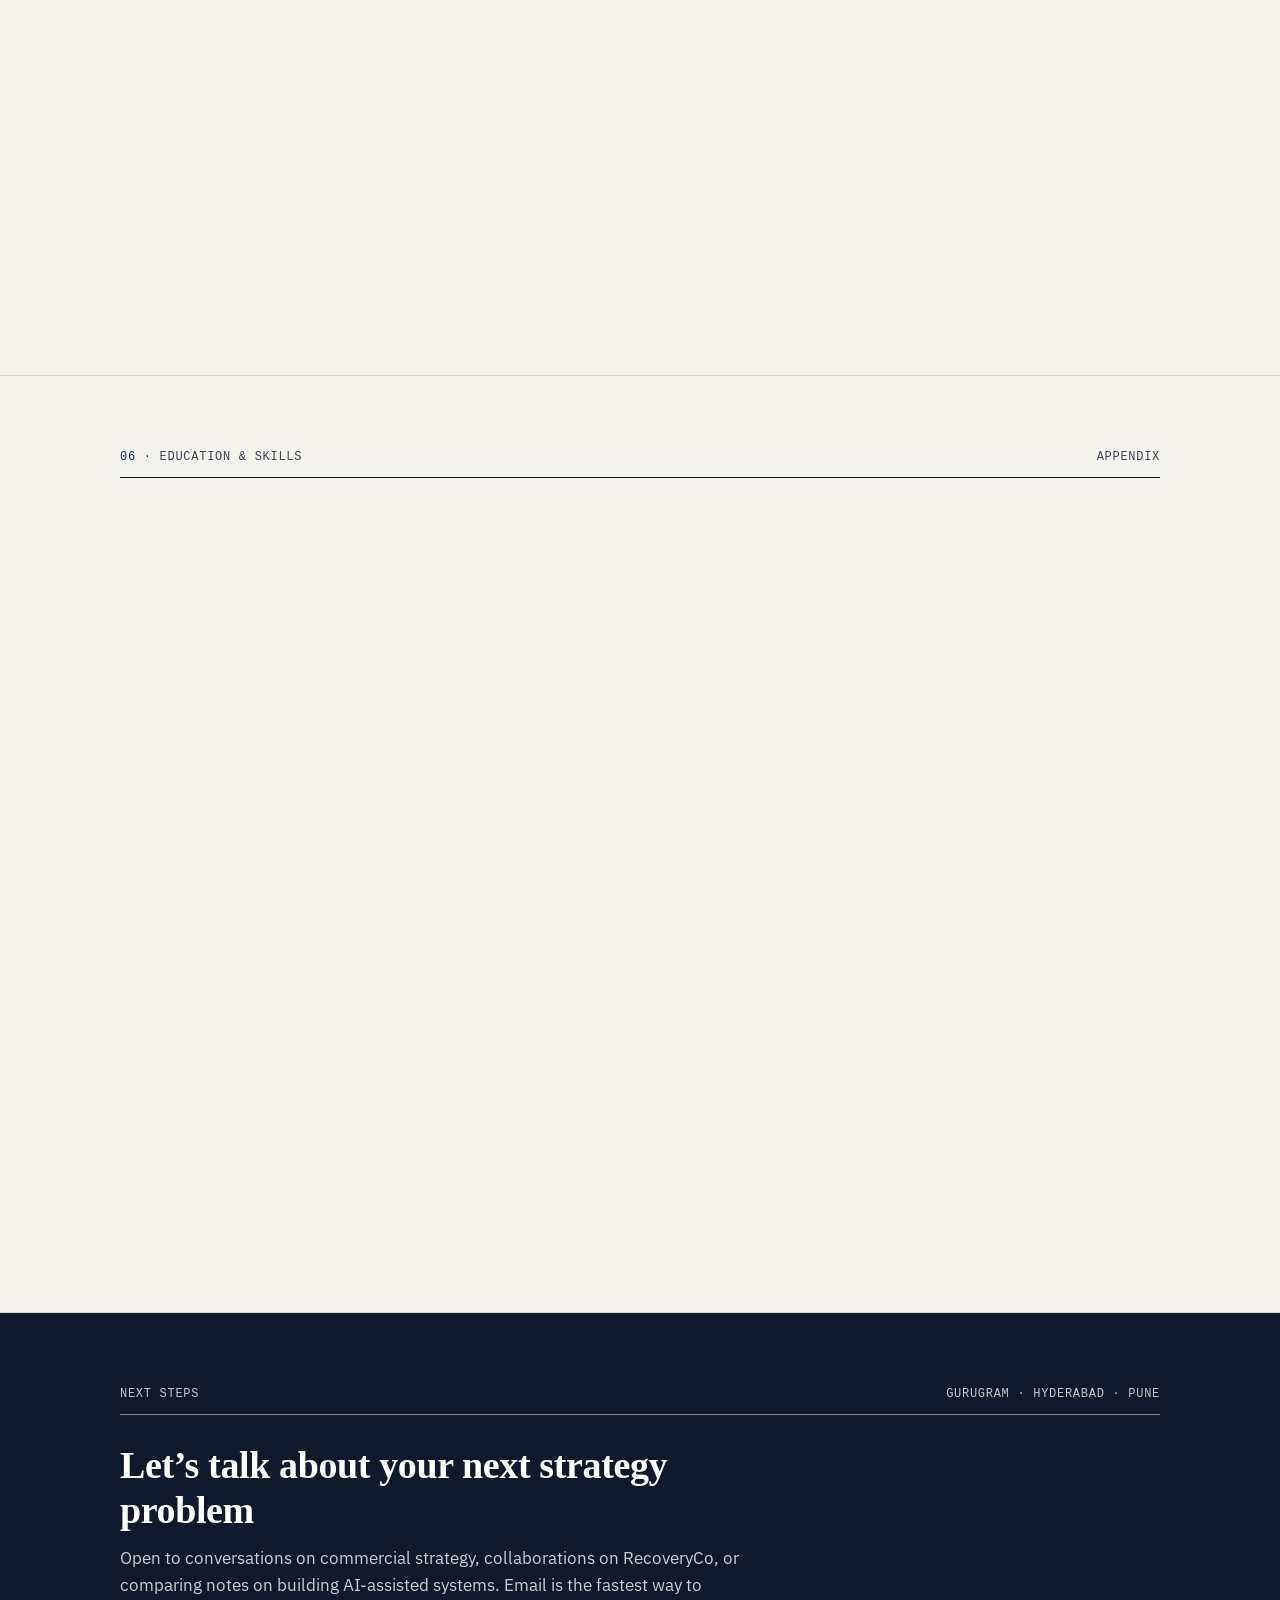
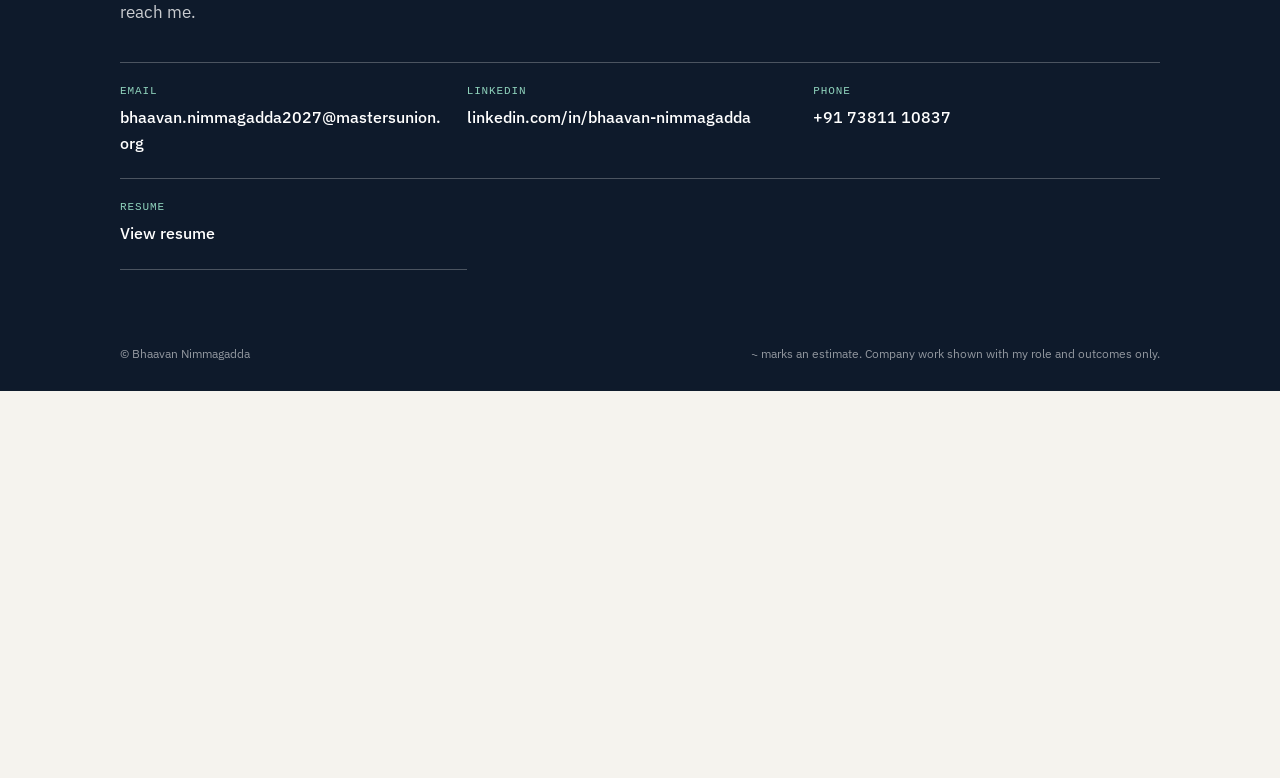
==== commit 329ca494: "Keep each portfolio in its own self-contained folder - consulting/: the original site with its own a" ====
--- a/index.html
+++ b/index.html
@@ -1,383 +1,13 @@
-<!doctype html>
+<!DOCTYPE html>
 <html lang="en">
 <head>
 <meta charset="utf-8">
 <meta name="viewport" content="width=device-width, initial-scale=1">
-<title>Bhaavan Nimmagadda · Portfolio</title>
-<meta name="description" content="Bhaavan Nimmagadda: strategy and analytics across ZS Associates, PepsiCo and a co-founded D2C brand.">
-<script>document.documentElement.classList.add('js')</script>
-<link rel="preconnect" href="https://fonts.googleapis.com">
-<link rel="preconnect" href="https://fonts.gstatic.com" crossorigin>
-<link href="https://fonts.googleapis.com/css2?family=Geist:wght@400;500&family=Geist+Mono:wght@500&family=Instrument+Serif:ital@0;1&display=swap" rel="stylesheet">
-<link rel="stylesheet" href="styles.css">
+<title>Bhaavan Nimmagadda — Portfolio</title>
+<meta http-equiv="refresh" content="0; url=consulting/">
+<link rel="canonical" href="consulting/">
 </head>
 <body>
-<div id="stage"></div>
-<canvas id="sand" aria-hidden="true"></canvas>
-<div id="labels" aria-hidden="true"></div>
-
-<section id="landing" aria-label="Introduction">
-  <div class="l-top mono">
-    <span>Portfolio · 2026</span>
-    <span class="l-links">
-      <a href="https://www.linkedin.com/in/bhaavan-nimmagadda/" target="_blank" rel="noopener">LinkedIn</a>
-      <a href="assets/Resume_Bhaavan_Nimmagadda.pdf" target="_blank" rel="noopener">View resume</a>
-    </span>
-  </div>
-  <div class="l-main">
-    <div class="l-copy">
-      <h1>Bhaavan <em>Nimmagadda</em></h1>
-      <p class="l-lead">I turn pricing and market data into revenue decisions.</p>
-      <p class="l-tag">I believe that lasting impact comes from being proactive, taking ownership and being client centric</p>
-      <div class="lenses">
-        <button class="lens" id="enter" type="button"><b>Explore my work</b><small>Strategy and technical</small><span class="go" aria-hidden="true">→</span></button>
-      </div>
-    </div>
-    <figure class="l-photo"><img src="assets/me/headshot.jpg" alt="Portrait of Bhaavan Nimmagadda in a navy suit" width="1200" height="1800"></figure>
-  </div>
-  <ul class="proof" aria-label="Selected results">
-    <li><img src="assets/logos/original/pepsico.png" alt="PepsiCo"><div><b>$4M</b><span>incremental sales at PepsiCo</span></div></li>
-    <li><img src="assets/logos/original/zs.png" alt="ZS Associates"><div><b>1% ROI gain</b><span>on $450M promo spend at ZS</span></div></li>
-    <li><img src="assets/logos/worked-with/recovery-company.png" alt="The Recovery Company"><div><b>₹11.5L</b><span>revenue in ~6 weeks as co-founder</span></div></li>
-    <li><img src="assets/logos/original/mu.png" alt="Masters' Union"><div><b>1 of 470</b><span>President, Consulting Club</span></div></li>
-  </ul>
-</section>
-
-<main id="story" aria-label="Portfolio">
-  <div class="bar mono">
-    <button id="home" type="button">← Home</button>
-    <a href="assets/Resume_Bhaavan_Nimmagadda.pdf" target="_blank" rel="noopener">View resume</a>
-  </div>
-  <nav id="rail" aria-label="Chapters"></nav>
-  <div id="fork" role="dialog" aria-label="Choose what comes next" hidden>
-    <div class="fork-box">
-      <p class="kick mono"><span id="fork-done"></span> strategy complete</p>
-      <h2>Where to next?</h2>
-      <div class="fork-acts">
-        <button id="fork-tech" type="button"><b>See the technical side</b><small id="fork-tech-name"></small></button>
-        <button id="fork-skip" type="button"><b>Skip to next learning</b><small id="fork-skip-name"></small></button>
-      </div>
-    </div>
-  </div>
-  <div class="pager mono">
-    <button id="prev" type="button" aria-label="Previous page">↑</button>
-    <button id="next" type="button" aria-label="Next page">↓</button>
-    <span id="count" aria-live="polite"></span>
-  </div>
-
-  <section class="page page-tower" data-form="tower" data-title="The build">
-    <div class="tower-head">
-      <p class="kick mono">Strategy <span>The build</span></p>
-      <h2 class="sr">A career built like a skyscraper, on a strong foundation</h2>
-    </div>
-    <div class="tower">
-      <div class="note note-l note-foot" data-at="2.4" style="--y:1.4;--hw:1.6"><div class="note-t"><img src="assets/logos/nit.png" alt="NIT Rourkela"><span><b>NIT Rourkela</b><small>B. Planning &amp; Architecture · 2015 – 2020</small></span></div><i></i></div>
-      <div class="note note-r note-foot" data-at="10" style="--y:2.55;--hw:1.9"><i></i><div class="note-t"><img class="wide" src="assets/logos/mu.png" alt="Masters’ Union"><span><b>Masters’ Union</b><small>PGP, Technology &amp; Business Management · 2026 – now</small></span></div></div>
-      <div class="note note-l" data-at="5.2" style="--y:3.688;--hw:.76"><div class="note-t"><img class="zs" src="assets/logos/zs.png" alt="ZS Associates"><span><b>ZS Associates</b><small>Nov 2020 – May 2024</small></span></div><i></i></div>
-      <div class="note note-l note-lift" data-at="7.3" style="--y:4.1;--hw:.58"><div class="note-t"><img src="assets/logos/pepsico.png" alt="PepsiCo"><span><b>PepsiCo</b><small>Jun 2024 – May 2026</small></span></div><i></i></div>
-      <div class="note note-r" data-at="8.4" style="--y:4.238;--hw:.6"><i></i><div class="note-t"><img class="wide" src="assets/logos/mu.png" alt="Masters’ Union"><span><b>Masters’ Union</b><small>2026 – now</small></span></div></div>
-    </div>
-  </section>
-
-  <section class="page page-timeline" data-form="timeline" data-title="The journey">
-    <div class="tl-track"><div class="tl-stage">
-      <h2 class="sr">Career timeline</h2>
-      <svg class="tl-fallback" viewBox="0 0 1 1" preserveAspectRatio="none" aria-hidden="true"><line vector-effect="non-scaling-stroke"/></svg>
-      <ol class="stops">
-        <li class="stop stop-nit"><i class="stop-dot"></i><div class="stop-body"><img src="assets/logos/original/nit.png" alt="NIT Rourkela"><h3>B.Architecture</h3><p class="mono">2015 – 2020</p><ul><li><b>President</b>, Student Activity Center (1 of 900). Organized Innovision-2016 with a footfall of 1,300</li></ul></div></li>
-        <li class="stop stop-zs"><i class="stop-dot"></i><div class="stop-body"><img src="assets/logos/original/zs.png" alt="ZS Associates"><h3>Associate Consultant</h3><p class="mono">Nov’20 – May’24</p><ul><li><b>Selected to represent the India team</b> in Chicago at client’s office (1 of 35+ associate consultants)</li></ul></div></li>
-        <li class="stop stop-pepsico"><i class="stop-dot"></i><div class="stop-body"><img src="assets/logos/original/pepsico.png" alt="PepsiCo"><h3>Associate Manager</h3><p class="mono">Jun’24 – May’26</p><ul><li><b>“Acting as Owner” Smiles Award</b> for excellent stakeholder engagement and project initiatives</li></ul></div></li>
-        <li class="stop stop-mu"><i class="stop-dot"></i><div class="stop-body"><img src="assets/logos/original/mu.png" alt="Masters’ Union University"><h3>PGP TBM</h3><p class="mono">Jun’26 – May’27</p><ul><li><b>Start-Up Weekend</b> winner</li><li><b>President</b>, Consulting Club (1 of 470)</li><li><b>Drop-Shipping Challenge</b> winner, held across the cohort to ideate, launch and scale a D2C business</li></ul></div></li>
-      </ol>
-    </div></div>
-  </section>
-
-  <section class="page page-usa" data-form="usa0" data-title="PepsiCo">
-    <div class="usa-track"><div class="usa-stage" data-step="0">
-      <h2 class="sr">How I priced PepsiCo beverages against competitors across the United States</h2>
-      <div class="usa-intro" aria-hidden="true"><p><b><i class="beat b1">Associate Manager</i><i class="beat b2">, Revenue Growth Management</i><i class="beat b3">, <span class="co">PepsiCo</span></i></b><span class="mono beat b4">June 2024 to May 2026</span></p></div>
-      <p class="usa-role"><b>Associate Manager, Revenue Growth Management, <span class="co">PepsiCo</span></b><span class="mono">June 2024 to May 2026</span></p>
-      <div class="usa-map"><svg role="img" aria-label="Map of the United States with beverage brand logos in each city" preserveAspectRatio="xMidYMid meet"></svg><p class="usa-ann usa-ann-2"><span>The fight is not at a city level or a state level, but at account(store) level.</span> <span>Every product fights for the purchase from consumer.</span></p><p class="usa-ann usa-ann-3">We consider only relevant products in an account as our competition.</p><p class="usa-ann usa-ann-5">Then we deploy our RGM strategy for the KAMs to implement at account/store level for the Quarter.</p><p class="usa-ann usa-ann-4">That is how I helped defend key accounts of PepsiCo and increased sales by $4 Million in them.</p><span class="usa-note mono">Illustrative map</span></div>
-      <div class="usa-key" aria-hidden="true"><img src="assets/logos/original/pepsico.png" alt=""><img src="assets/logos/original/coca-cola.png" alt=""><img src="assets/logos/original/dr-pepper.png" alt=""><img src="assets/logos/original/celsius.png" alt=""><img src="assets/logos/original/private-label.png" alt=""></div>
-      <div class="usa-copy"><p>Pepsi is at constant war with its competitors in the North America soft drink market. I helped them defend their share and increase sales by $4 million by picking up the right competitor and optimizing our promo tactics in each account.</p><p>Competition Selection: An accurate set of competitor(s) will give us dependable insights about which variable is impacting our sales the most (competitors? or other factors?). So, instead of competing with every product in a given account, I updated the competition pool by prioritizing the closest possible competitor(s).</p><p>By indexing their prices, portion size, volume sales and other important attributes, only 1 to 3 top competitors in each account are selected for each PepsiCo beverage.</p><p>I created a relative competitive price elasticity variable to pinpoint the effect of price changes of own and competitor products on the sales of our products. This helps us price PepsiCo beverages, minimize the impact of competitor price changes on our sales and achieve the set objectives.</p><p>Then, leveraging the historical weekly and promo-tactic wise sales data, we map which promo-tactic to deploy for each beverage in each week. Coupling this promo optimization calendar with price elasticity insights, we price and promote our products and minimize cannibalization of our products.</p></div>
-    </div></div>
-  </section>
-
-  <section class="page page-tech" data-form="tech" data-title="PepsiCo" data-track="technical">
-    <div class="ta-stage">
-      <h2 class="sr">The RGM PPT Agent I built at PepsiCo</h2>
-      <div class="ta-copy">
-        <p>Every week, the RGM team rebuilt the same performance deck by hand for each of 40+ retail geographies. An analyst would switch the geography in the master Excel model, wait for it to recalculate, then copy over a dozen tables and charts. That meant days of repetitive work, with plenty of room for copy-paste errors.</p>
-        <p>I built a Python agent that does the whole job. Users open a simple dashboard, choose their geographies and click Launch. The agent opens the Excel model, sets each geography, recalculates and fills every table, text box and chart into the right slide of the PowerPoint template.</p>
-        <p>All the slide logic lives in a mapping table inside Excel, so analysts can add or change slides without touching code. Pasting from Excel into PowerPoint is often unreliable, so the agent tries four capture methods in turn. If one geography fails, the rest of the batch still runs.</p>
-        <p>The run streams live to the dashboard, slide by slide, and finishes with one consistent, ready-to-review deck per geography.</p>
-        <p>That is how I turned a multi-day reporting cycle into a single click.</p>
-      </div>
-      <div class="ta-art"><button class="ta-frame" type="button" data-lb="assets/projects/pepsico/rgm-ppt-agent.webp"><img src="assets/projects/pepsico/rgm-ppt-agent.webp" alt="RGM PPT Agent dashboard with configuration fields and a live agent log" width="2000" height="1142"></button></div>
-    </div>
-  </section>
-
-  <section class="page page-rest" data-form="rest" data-title="MBA application">
-    <div class="rg-track"><div class="rg-stage" data-art="0">
-      <h2 class="rg-title"><span>Application of my PepsiCo learnings in MBA projects</span></h2>
-      <div class="rg-art"><div class="rg-frame">
-        <canvas class="rg-scene" role="img" aria-label="Shawarma Palace storefront, then its owner reading a screen of dine-in and in-app delivery orders"></canvas>
-        <button class="rg-dash" type="button" data-lb="assets/projects/restaurant/growth-planner.webp" data-cap="Restaurant Growth Planner and Dish Performance Forecast"><img src="assets/projects/restaurant/growth-planner.webp" alt="Restaurant Growth Planner and Dish Performance Forecast dashboards" width="1536" height="1024"></button>
-        <span class="rg-note mono">Illustrative figures</span>
-      </div></div>
-      <div class="rg-copy">
-        <p>Revenue Growth optimization in the restaurant industry should consider two distinct sales channels: dine-in and online delivery. Building on my learnings from PepsiCo's RGM framework, I envisioned a MarTech solution to help restaurants increase sales and profitability through better product mix, pricing and promotional strategies.</p>
-        <p><b>Channel Strategy:</b> I structured the solution around helping restaurants grow dine-in sales through menu mix, pricing and promotions, while separately optimizing online sales through food delivery apps: Talabat. This allows restaurants to prioritize different dishes across channels based on their growth opportunities.</p>
-        <p><b>Dish-Level Price Elasticity:</b> Drawing from my experience in regression analysis and price elasticity at PepsiCo, I wanted to bring similar intelligence to individual restaurant dishes. The model estimates price and promotional elasticity separately for dine-in and online orders, identifying which dishes can sustain price increases and which respond better to promotional support.</p>
-        <p><b>Promotional Optimization:</b> Leveraging historical dish-level sales, pricing, margins and promotional data, the framework identifies the right dish, price and promotional tactic for each day and daypart(meal type).</p>
-        <p><b>Competition Selection:</b> Unlike retail, where competitor products can be identified easily, food delivery and quick-commerce platforms have vast catalogues with substitutes spanning categories: a burger may compete with pizza, pasta or even biryani on some occasions. I have excluded competitor data from the current model, since a food delivery platform cannot sell competing restaurants' data to each other. I am continuing to work on a competition selection framework tailored to these large, dynamic digital marketplaces.</p>
-        <p>Finally, I envisioned to build three decision engines: dine-in growth, app sales growth and joint channel optimization; translating complex demand insights into actionable, restaurant-specific pricing and promotional calendars.</p>
-      </div>
-    </div></div>
-  </section>
-
-  <section class="page" data-form="heaps" data-title="The short version">
-    <div class="panel">
-      <p class="kick mono r">Strategy <span>The short version</span></p>
-      <h2 class="r">Six years, three firms. <em>I built one of them myself.</em></h2>
-      <p class="lede r">Consulting at ZS, commercial strategy at PepsiCo, then a D2C brand from zero. I bring structure to ambiguous problems and tie the work to a number that moved.</p>
-      <div class="nums r">
-        <div><b>$4M</b><span>incremental sales, PepsiCo</span></div>
-        <div><b>₹2.23M</b><span>sales year to date, RecoveryCo</span></div>
-        <div><b>$450M</b><span>promo spend, ROI lifted 1%, ZS</span></div>
-        <div><b>2,000+</b><span>annual hours automated, ZS</span></div>
-      </div>
-    </div>
-  </section>
-
-  <section class="page" data-form="shift" data-title="ZS Associates">
-    <div class="panel">
-      <p class="kick mono r">Nov ’20 – May ’24 <span>Cost</span></p>
-      <h2 class="r">At ZS, I moved <em>13%</em> of a $450M promo budget to where it paid back.</h2>
-      <p class="lede r">Associate Consultant, Decision Analytics, Pune. I also took manual reporting off six teams.</p>
-      <div class="nums r">
-        <div><b>+1%</b><span>promo ROI on $450M spend</span></div>
-        <div><b>$135K</b><span>saved a year by one dashboard</span></div>
-        <div><b>2,000+</b><span>annual hours automated</span></div>
-        <div><b>−2%</b><span>patient drop-off from the drug</span></div>
-      </div>
-      <button class="cue r" type="button" data-case="case-zs">Open the case →</button>
-    </div>
-  </section>
-
-  <section class="page" data-form="rto" data-title="The Recovery Company">
-    <div class="panel">
-      <p class="kick mono r">Jul ’26 – Present <span>Market entry</span></p>
-      <h2 class="r">Then I built one: <em>The Recovery Company.</em></h2>
-      <p class="lede r">A D2C recovery and wellness brand on Shopify. I co-founded it and manage the P&amp;L end to end. Returns fell to 20%, against a ~30% industry average.</p>
-      <div class="nums r">
-        <div><b>₹2.23M</b><span>sales year to date, 1,496 orders</span></div>
-        <div><b>₹11.5L</b><span>in the first ~6 weeks</span></div>
-        <div><b>8x</b><span>lifetime ROAS, against a 5x average</span></div>
-        <div><b>~25%</b><span>lost checkout revenue recovered</span></div>
-      </div>
-      <div class="acts r">
-        <button class="cue" type="button" data-case="case-recovery">Open the case →</button>
-        <a class="cue" href="https://recoverycompany.in" target="_blank" rel="noopener">Visit the store ↗</a>
-      </div>
-    </div>
-  </section>
-
-  <section class="page" data-form="hub" data-title="Shiprocket study">
-    <div class="panel">
-      <p class="kick mono r">Independent research <span>Strategy</span></p>
-      <h2 class="r">A five-year strategy for an <em>e-commerce operating system.</em></h2>
-      <p class="lede r">A five-step study of Shiprocket: value chain, competitive landscape, market economics, the AI-assistant race, and a plan for 2026–30.</p>
-      <div class="nums r">
-        <div><b>5</b><span>research steps</span></div>
-        <div><b>2026–30</b><span>strategy outlook</span></div>
-      </div>
-      <button class="cue r" type="button" data-case="case-shiprocket">Read the deck →</button>
-    </div>
-  </section>
-
-  <section class="page" data-form="decks" data-title="AI-built systems" data-track="technical">
-    <div class="panel">
-      <p class="kick mono r">Alongside the MBA <span>Operations</span></p>
-      <h2 class="r">Four working systems that <em>replace manual work.</em></h2>
-      <p class="lede r">One agent writes a finished PowerPoint for each of 40 geographies. The others run a 3D retail prototype, a store’s order operations and a job search.</p>
-      <div class="nums r">
-        <div><b>4</b><span>AI-assisted systems shipped</span></div>
-        <div><b>40</b><span>geographies, one deck each</span></div>
-      </div>
-      <button class="cue r" type="button" data-case="case-systems">See the systems →</button>
-    </div>
-  </section>
-
-  <section class="page" data-form="one" data-title="Leadership">
-    <div class="panel">
-      <p class="kick mono r">Rooms I’ve helped run <span>Leadership</span></p>
-      <h2 class="r">Elected President of the Consulting Club, <em>1 of 470.</em></h2>
-      <p class="lede r">Picked to lead before that too, from the kabaddi mat to a ZS client site.</p>
-      <ul class="list r">
-        <li><span class="y">25%</span><span><b>Manoj Kohli merit scholarship</b>, 5% of the batch</span></li>
-        <li><span class="y">Winner</span><span><b>Drop-Shipping Challenge</b>, Masters’ Union cohort</span></li>
-        <li><span class="y">3x</span><span><b>National champion, Inter-NIT Kabaddi</b>; captain 2018–19</span></li>
-        <li><span class="y">1 of 900</span><span><b>President, Student Activity Center</b>; Innovision-2016, footfall of 1,300</span></li>
-        <li><span class="y">1 of 35+</span><span><b>Represented ZS India</b> at a client site in Chicago, 2024</span></li>
-        <li><span class="y">2026</span><span><b>“Acting as Owner”</b> Smiles Award, PepsiCo</span></li>
-      </ul>
-    </div>
-  </section>
-
-  <section class="page" data-form="strata" data-title="Foundations">
-    <div class="panel">
-      <p class="kick mono r">Education <span>Foundations</span></p>
-      <h2 class="r">Trained as an architect. <em>Now building businesses.</em></h2>
-      <ul class="list r">
-        <li><span class="y">2026 – now</span><span><b>PGP, Technology &amp; Business Management</b>, Masters’ Union, Gurugram</span></li>
-        <li><span class="y">2015 – 20</span><span><b>B. Planning &amp; Architecture</b>, NIT Rourkela, 7.21/10. IIT-JEE AIR 2662</span></li>
-        <li><span class="y">2013 – 15</span><span><b>Triveni Public School, Gudivada</b>. XII: 95.3%, X: 93%, Head Boy, 99th percentile in India, International Maths Olympiad</span></li>
-        <li><span class="y">2020</span><span><b>BCG</b> Strategy Consulting Virtual Experience; <b>Yale</b> New Market Initiatives</span></li>
-      </ul>
-      <div class="chips r"><span>Pricing strategy</span><span>Revenue growth</span><span>Competitive intelligence</span><span>SQL</span><span>Python</span><span>Power BI</span><span>Tableau</span><span>Excel</span><span>VBA</span></div>
-    </div>
-  </section>
-
-  <section class="page" data-form="crest" data-title="Next steps">
-    <div class="panel">
-      <p class="kick mono r">Next steps</p>
-      <h2 class="r">Let’s talk about your next <em>strategy problem.</em></h2>
-      <p class="lede r">Open to conversations on commercial strategy, collaborations on RecoveryCo, or comparing notes on AI-assisted systems. Email is the fastest way to reach me.</p>
-      <div class="contact r">
-        <a href="mailto:bhaavan.nimmagadda2027@mastersunion.org"><span>Email</span><b>bhaavan.nimmagadda2027@mastersunion.org</b></a>
-        <a href="https://www.linkedin.com/in/bhaavan-nimmagadda/" target="_blank" rel="noopener"><span>LinkedIn</span><b>linkedin.com/in/bhaavan-nimmagadda</b></a>
-        <a href="tel:+917381110837"><span>Phone</span><b>+91 73811 10837</b></a>
-        <a href="assets/Resume_Bhaavan_Nimmagadda.pdf" target="_blank" rel="noopener"><span>Resume</span><b>View resume ↗</b></a>
-      </div>
-    </div>
-  </section>
-</main>
-
-<aside id="drawer" aria-label="Case detail">
-  <button id="drawer-scrim" type="button" tabindex="-1" aria-label="Close case"></button>
-  <div class="drawer-sheet" role="dialog" aria-modal="true" aria-label="Case detail">
-    <div class="drawer-head"><button id="drawer-close" type="button">Close ×</button></div>
-    <div class="drawer-body">
-
-      <article class="case" id="case-zs" hidden>
-        <p class="mono">ZS Associates · Decision Analytics · Nov ’20 – May ’24</p>
-        <h3>Moved 13% of a $450M promotional budget and cut manual reporting across six teams</h3>
-        <p class="q">Where is promotional money under-performing, and how much analyst time goes into reports that should not be built by hand?</p>
-        <h4>Approach</h4>
-        <ol>
-          <li>Ranked promotional spend by return and moved 13% from low-return to high-return channels.</li>
-          <li>Restructured Salesforce user touchpoints across therapies to reduce patient drop-off.</li>
-          <li>Replaced 9 manual reports with one central Power BI dashboard, and automated 60+ reports with Power BI and VBA.</li>
-          <li>Led user acceptance testing for data encryption across 40+ datasets.</li>
-          <li>Promoted to Associate Consultant for client satisfaction; led a team of 6 on marketing mix projects.</li>
-        </ol>
-        <h4>Impact</h4>
-        <div class="facts">
-          <div><b>+1%</b><span>promo ROI on $450M</span></div><div><b>$135K</b><span>saved annually</span></div><div><b>2,000+</b><span>annual hours saved</span></div>
-          <div><b>−2%</b><span>patient drop-off</span></div><div><b>Error-free</b><span>encryption deployment</span></div><div><b>1 of 35+</b><span>sent to a Chicago client site</span></div>
-        </div>
-      </article>
-
-      <article class="case" id="case-pepsico" hidden>
-        <p class="mono">PepsiCo · Revenue Growth Management · Jun ’24 – May ’26</p>
-        <h3>Regression-led pricing and promotion calls delivered $4M in incremental sales</h3>
-        <p class="q">Which price points and promotion weeks actually pay back, and how do we read competitors correctly?</p>
-        <h4>Approach</h4>
-        <ol>
-          <li>Delivered price elasticity analysis of 180 SKUs across the USA, owning stakeholder engagement end to end.</li>
-          <li>Validated competitor threat to sharpen benchmarking for key account managers.</li>
-          <li>Grouped own and competitor prices into one variable to improve sales attribution.</li>
-          <li>Identified profitable promotion weeks from historical sales and promo patterns.</li>
-          <li>Led AI initiatives: a Python + AI tool that runs regression models, and a restructured pricing insight process for 40 KAMs.</li>
-        </ol>
-        <h4>Impact</h4>
-        <div class="facts">
-          <div><b>$4M</b><span>incremental sales</span></div><div><b>+36%</b><span>benchmarking accuracy</span></div><div><b>+20%</b><span>sales-attribution accuracy</span></div>
-          <div><b>+5%</b><span>promo ROI</span></div><div><b>160 hrs</b><span>saved a year</span></div><div><b>Monthly</b><span>strategy for 40 KAMs, was quarterly</span></div>
-        </div>
-      </article>
-
-      <article class="case" id="case-recovery" hidden>
-        <p class="mono">The Recovery Company · Co-Founder · Jul ’26 – Present</p>
-        <h3>From zero to ₹2.23M in sales year to date</h3>
-        <p class="q">Can a new recovery brand pick the right products, buy demand profitably and keep returns in check?</p>
-        <h4>Approach</h4>
-        <ol>
-          <li>Screened 20+ products on 10 parameters and prioritised 2 hero SKUs, with landed costs at 28% of retail. Now live with 8 sourced SKUs.</li>
-          <li>Built a Meta Ads engine on Facebook and Instagram: 10 creatives on ~₹6,000 daily spend, plus abandoned-cart retargeting.</li>
-          <li>Cut return-to-origin with prepaid incentives and order-confirmation checks.</li>
-          <li>Partnered with dark stores to cut delivery in major cities from 5 days to 48 hours.</li>
-        </ol>
-        <h4>Impact</h4>
-        <div class="facts">
-          <div><b>₹2.23M</b><span>sales year to date, 1,496 orders (Shopify, Oct 2026)</span></div><div><b>₹11.5L</b><span>across 1,000+ orders in the first ~6 weeks</span></div><div><b>8x</b><span>lifetime ROAS, 60% above the 5x average</span></div>
-          <div><b>~25%</b><span>lost checkout revenue recovered at 15x ROAS</span></div><div><b>20%</b><span>RTO, down from 40%</span></div><div><b>+4%</b><span>orders in major cities</span></div>
-        </div>
-        <h4>Exhibits</h4>
-        <div class="shots">
-          <button type="button" data-lb="assets/projects/recoveryco/meta-ads.jpg" data-cap="Meta Ads campaign view, 21 Aug – 20 Sep 2026"><img src="assets/projects/recoveryco/meta-ads.jpg" alt="Meta Ads Manager campaign table for RecoveryCo" loading="lazy"></button>
-          <button type="button" data-lb="assets/projects/recoveryco/shopify.jpg" data-cap="Shopify store dashboard, year to date"><img src="assets/projects/recoveryco/shopify.jpg" alt="Shopify admin dashboard for RecoveryCo" loading="lazy"></button>
-        </div>
-      </article>
-
-      <article class="case" id="case-shiprocket" hidden>
-        <p class="mono">Shiprocket · Independent strategic research</p>
-        <h3>A five-step study ending in a five-year strategy</h3>
-        <p class="q">Where does Shiprocket go next as AI assistants and adtech reshape what small online sellers buy?</p>
-        <h4>The deck</h4>
-        <div class="shots">
-          <button type="button" data-lb="assets/projects/shiprocket/shot-1.jpg" data-cap="01 Strategy"><img src="assets/projects/shiprocket/shot-1.jpg" alt="Shiprocket research slide 01, Strategy" loading="lazy"></button>
-          <button type="button" data-lb="assets/projects/shiprocket/shot-2.jpg" data-cap="02 Analysis"><img src="assets/projects/shiprocket/shot-2.jpg" alt="Shiprocket research slide 02, Analysis" loading="lazy"></button>
-          <button type="button" data-lb="assets/projects/shiprocket/shot-3.jpg" data-cap="03 The future"><img src="assets/projects/shiprocket/shot-3.jpg" alt="Shiprocket research slide 03, The Future" loading="lazy"></button>
-          <button type="button" data-lb="assets/projects/shiprocket/shot-4.jpg" data-cap="04 The move"><img src="assets/projects/shiprocket/shot-4.jpg" alt="Shiprocket research slide 04, The move" loading="lazy"></button>
-          <button type="button" data-lb="assets/projects/shiprocket/shot-5.jpg" data-cap="05 Numbers"><img src="assets/projects/shiprocket/shot-5.jpg" alt="Shiprocket research slide 05, Numbers" loading="lazy"></button>
-        </div>
-        <p class="note">Independent research for case preparation. Not commissioned by or affiliated with Shiprocket.</p>
-      </article>
-
-      <article class="case" id="case-systems" hidden>
-        <p class="mono">AI-assisted systems</p>
-        <h3>Four systems, each replacing a manual job</h3>
-        <div class="sys">
-          <h5>Insight Generation Agent</h5>
-          <p>A Windows desktop agent for PepsiCo RGM. It runs the insight step for 40 geographies in parallel, builds one formatted PowerPoint per geography, shares them, and streams live progress to a browser dashboard.</p>
-          <span class="tools">xlwings · win32com · Flask + SSE</span>
-        </div>
-        <div class="sys">
-          <h5>Virtual Retail Shopping Mall</h5>
-          <p>A first-person 3D mall that puts a conglomerate’s business lines in one place. Mission mode uses a live dark-store feed for quick shopping. Browse mode lets friends push a cart through the aisles together.</p>
-          <span class="tools">React · Three.js · Spatial ads · Loyalty coins</span>
-        </div>
-        <div class="sys">
-          <h5>RecoveryCo growth and ops stack</h5>
-          <p>Structured Meta Ads scaling, plus a Make.com scenario that polls Shopify every 30 minutes and logs 8 order fields to Sheets. Bolna voice AI is being evaluated for confirmation calls at 50+ orders a day.</p>
-          <span class="tools">Make.com · Shopify API · Meta Ads API</span>
-        </div>
-        <div class="sys">
-          <h5>Resume Agent</h5>
-          <p>Reads a job-lead CSV, generates a tailored PDF resume per role, emails it, and re-sends failed sends from its logs.</p>
-          <span class="tools">Python · Gmail SMTP</span>
-        </div>
-        <h4>Exhibits</h4>
-        <div class="shots">
-          <button type="button" data-lb="assets/projects/insight-agent/cover.jpg" data-cap="Insight Generation Agent, actual dashboard"><img src="assets/projects/insight-agent/cover.jpg" alt="RGM PPT Generation Agent dashboard" loading="lazy"></button>
-          <button type="button" data-lb="assets/projects/virtual-mall/shot-3.jpg" data-cap="Virtual Mall, cart through the aisles"><img src="assets/projects/virtual-mall/shot-3.jpg" alt="Virtual Retail Shopping Mall, cart in a 3D aisle" loading="lazy"></button>
-          <button type="button" data-lb="assets/projects/virtual-mall/shot-2.jpg" data-cap="Virtual Mall, live dark-store feed"><img src="assets/projects/virtual-mall/shot-2.jpg" alt="Virtual Retail Shopping Mall, live dark-store feed" loading="lazy"></button>
-        </div>
-      </article>
-
-    </div>
-  </div>
-</aside>
-
-<dialog id="viewer" aria-label="Enlarged image">
-  <img id="viewer-img" alt="">
-  <div class="v-foot"><span id="viewer-cap"></span><button id="viewer-close" type="button">Close</button></div>
-</dialog>
-
-<noscript><style>html,body{overflow:auto;height:auto}#landing,#story{position:static;opacity:1;visibility:visible;background:#000}#landing{background:var(--cream)}.page{position:static;opacity:1;visibility:visible}.r{opacity:1}#stage,#sand,#labels,.pager,#rail{display:none}</style></noscript>
-<script src="sand.js"></script>
-<script src="story.js"></script>
+<p>Redirecting to the <a href="consulting/">portfolio</a>. Also see the <a href="shipfolio/">Shipfolio version</a>.</p>
 </body>
 </html>
